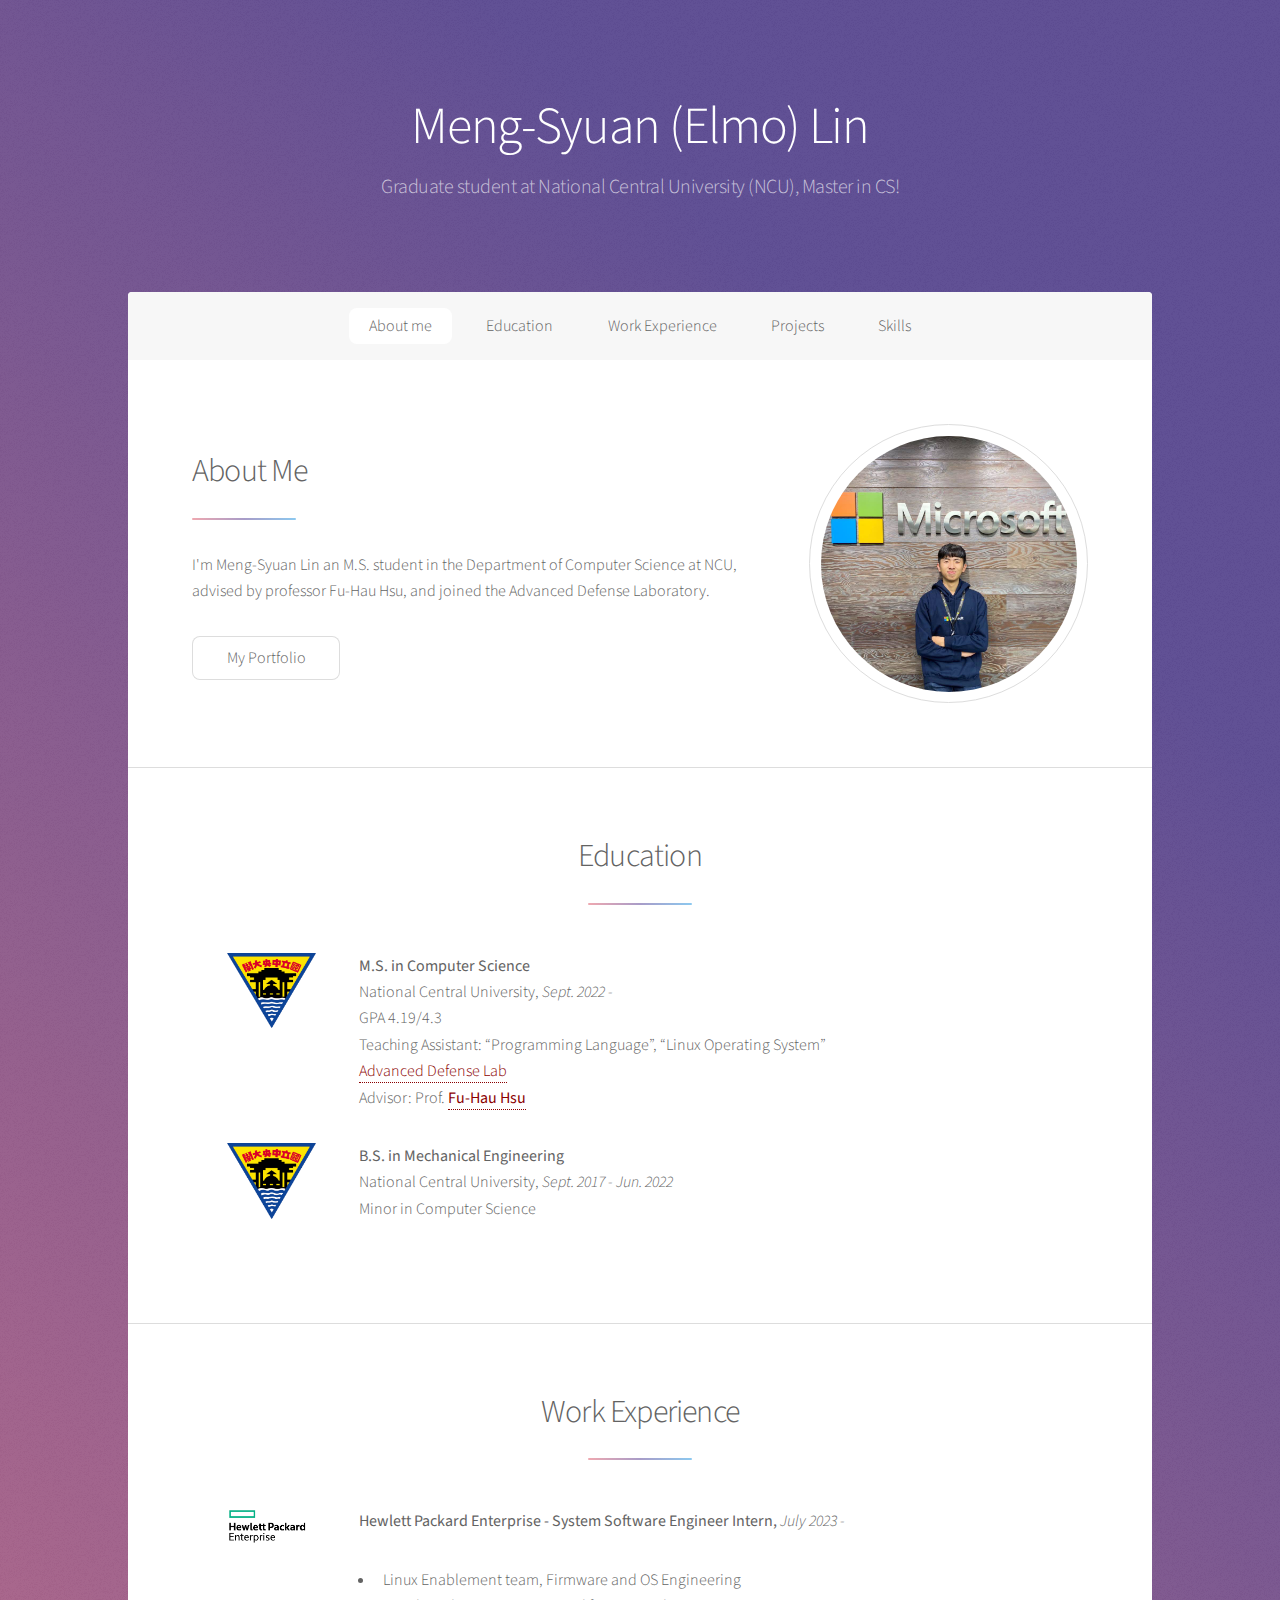
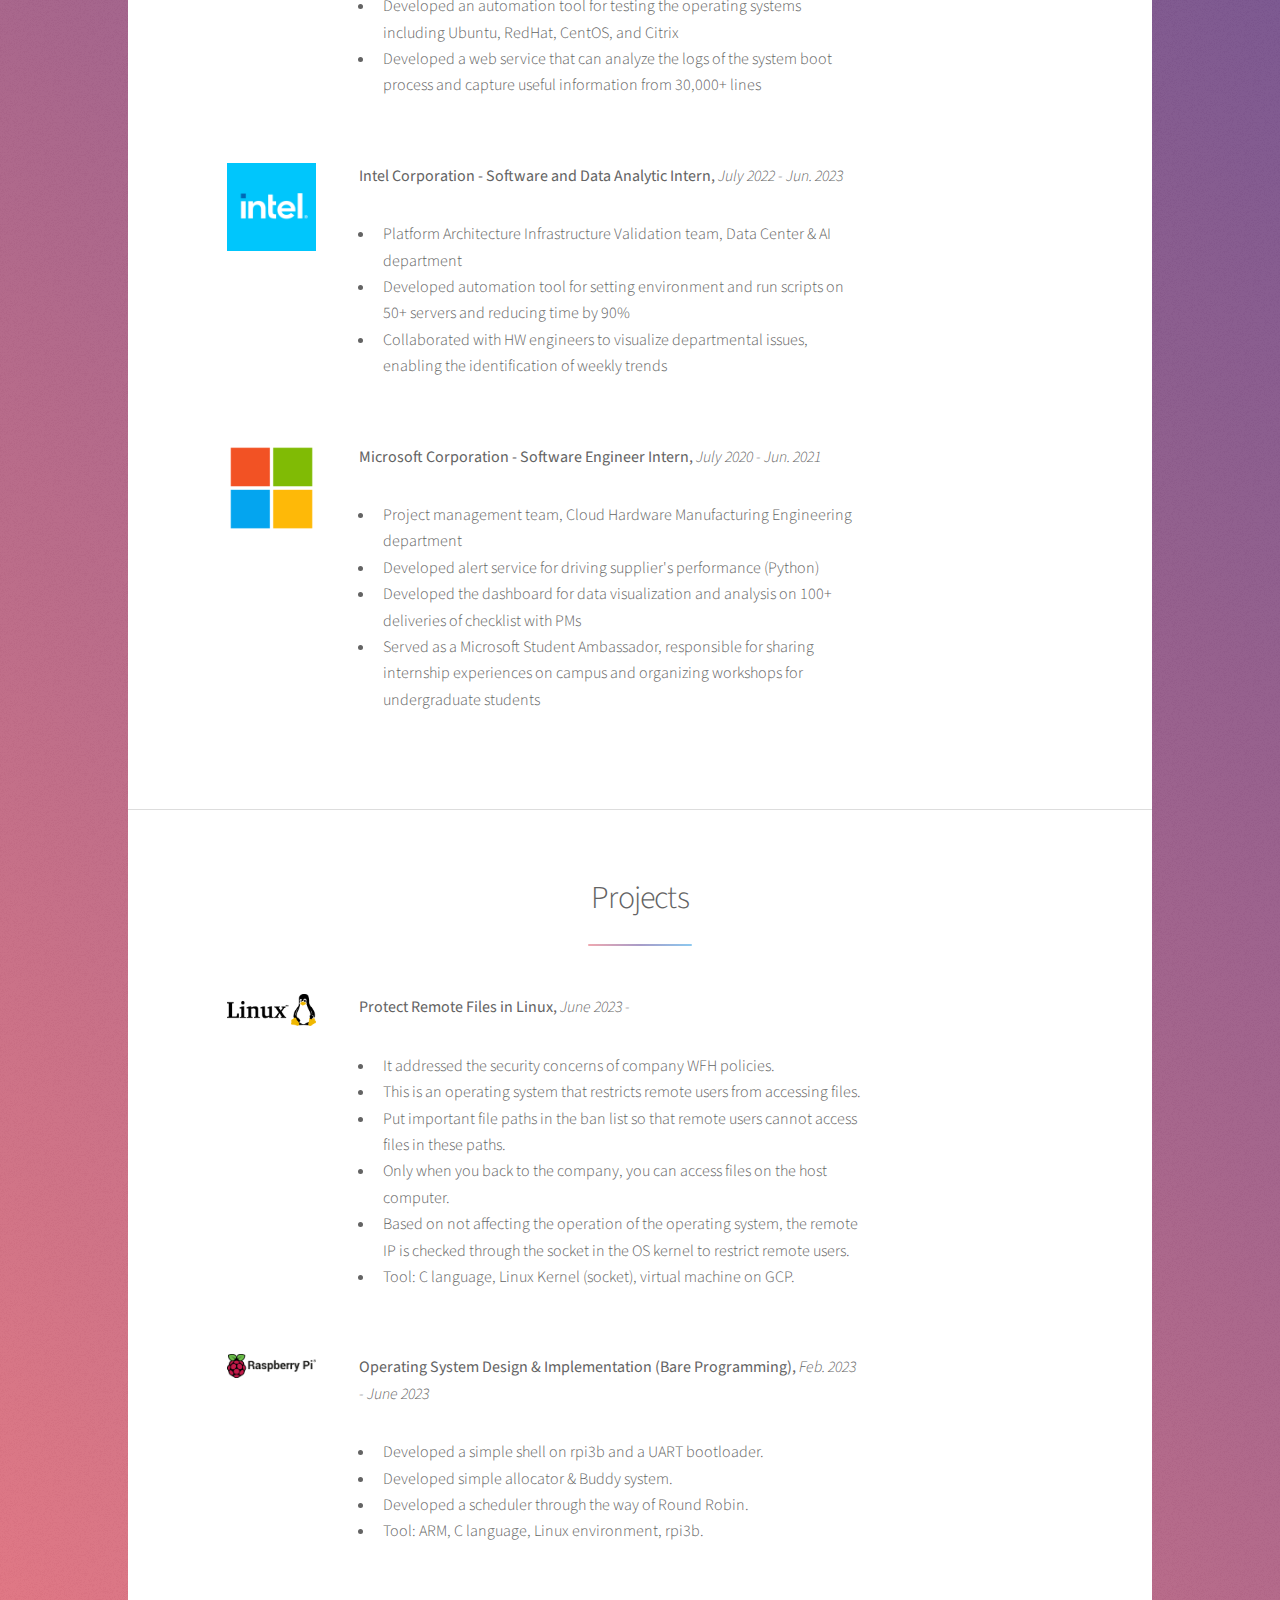
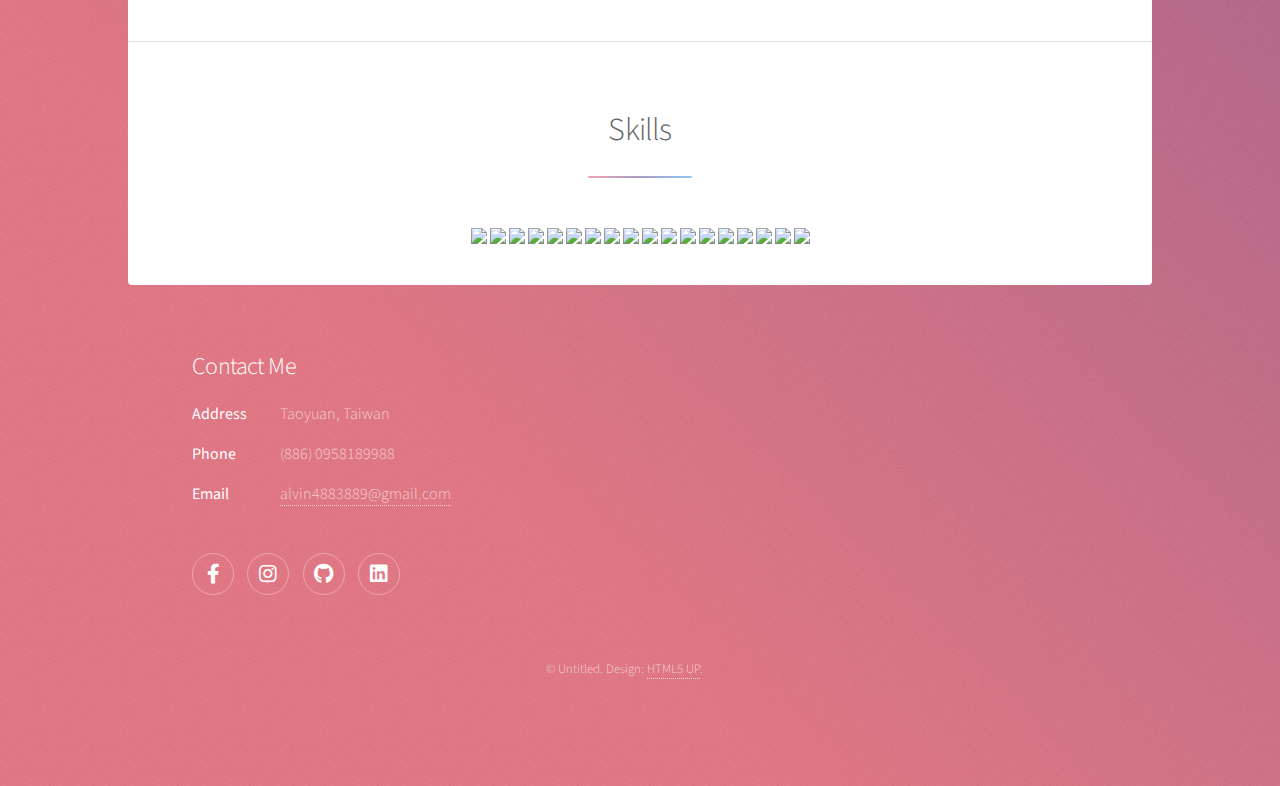
==== index.html @ d58a5e0a "correct a wrong word" ====
<!DOCTYPE HTML>
<html>
	<head>
		<title>Meng-Syuan (Elmo) Lin</title>
		<meta charset="utf-8" />
		<meta name="viewport" content="width=device-width, initial-scale=1, user-scalable=no" />
		<link rel="stylesheet" href="assets/css/main.css" />
		<noscript><link rel="stylesheet" href="assets/css/noscript.css" /></noscript>
	</head>
	<body class="is-preload">

		<!-- Wrapper -->
			<div id="wrapper">

				<!-- Header -->
					<header id="header" class="alt">
						<h1>Meng-Syuan (Elmo) Lin</h1>
						<p>Graduate student at National Central University (NCU), Master in CS!<br /></p>
					</header>

				<!-- Nav -->
					<nav id="nav">
						<ul>
							<li><a href="#intro" class="active">About me</a></li>
							<li><a href="#first">Education</a></li>
							<li><a href="#second">Work Experience</a></li>
							<li><a href="#cta">Projects</a></li>
							<li><a href="#skill">Skills</a></li>
						</ul>
					</nav>

				<!-- Main -->
					<div id="main">

						<!-- About me -->
							<section id="intro" class="main">
								<div class="spotlight">
									<div class="content">
										<header class="major">
											<h2>About Me</h2>
										</header>
										<p>I'm Meng-Syuan Lin an M.S. student in the Department of Computer Science at NCU, advised by professor Fu-Hau Hsu, and joined the Advanced Defense Laboratory.
											
										</p>
										<ul class="actions">
											<li><a href="portfolio.html" class="button">My Portfolio</a></li>
										</ul>
									</div>
									<span class="image"><img src="images/Elmo1.jpg" alt="" /></span>
								</div>
							</section>

						<!-- Education -->
							<section id="first" class="main special">
								<header class="major">
									<h2>Education</h2>
								</header>

								<ul class='feature'>
									<div class="row">
										<div class="col-2 col-12-medium">
												<p><span class="icon brand style2" ><img src="images/NCU.png" alt="" style="width:70%"></span></p>
										</div>
										<div class="col-7 col-12-medium">
											<p style="text-align:left;">
												<strong>M.S. in Computer Science</strong><br>
												National Central University, <em>Sept. 2022 - </em><br>
												GPA 4.19/4.3<br>
												Teaching Assistant: “Programming Language”, “Linux Operating System”<em></em><br>
												<a href="https://adl.tw/" style="color: darkred;">Advanced Defense Lab</a><br>
												Advisor: Prof. <strong><a href="https://staff.csie.ncu.edu.tw/hsufh/" style="color: darkred;">Fu-Hau Hsu</a></strong>
											</p> 
										</div>
									</div>
									<div class="row">
										<div class="col-2 col-12-medium">
												<p><span class="icon brand style2" ><img src="images/NCU.png" alt="" style="width:70%"></span></p>
										</div>
										<div class="col-8 col-12-medium">
											<p style="text-align:left;">
												<strong>B.S. in Mechanical Engineering</strong><br>
												National Central University, <em>Sept. 2017 - Jun. 2022</em><br>
												Minor in Computer Science
											</p> 
										</div>										
									</div>
									
								</ul>
							</section>

						<!-- Work experience -->
							<section id="second" class="main special">
								<header class="major">
									<h2>Work Experience</h2>
								</header>

								<ul class='feature'>
									<div class="row">
										<div class="col-2 col-12-medium">
												<p><span class="icon brand style2" ><img src="images/HPE.png" alt="" style="width:70%"></span></p>
										</div>
										<div class="col-7 col-12-medium">
											<p style="text-align:left;">
												<strong>Hewlett Packard Enterprise - System Software Engineer Intern, </strong><em>July 2023 -</em>
											</p>
											<ul>
												<li style="text-align:left;">Linux Enablement team, Firmware and OS Engineering</li>
												<li style="text-align:left;">Developed an automation tool for testing the operating systems including Ubuntu, RedHat, CentOS, and Citrix</li>
												<li style="text-align:left;">Developed a web service that can analyze the logs of the system boot process and capture useful information from 30,000+ lines</li>
											</ul>
										</div>
									</div>
								</ul>

								<ul class='feature'>
									<div class="row">
										<div class="col-2 col-12-medium">
												<p><span class="icon brand style2" ><img src="images/intel.png" alt="" style="width:70%"></span></p>
										</div>
										<div class="col-7 col-12-medium">
											<p style="text-align:left;">
												<strong>Intel Corporation - Software and Data Analytic Intern, </strong><em>July 2022 - Jun. 2023</em>
											</p>
											<ul>
												<li style="text-align:left;">Platform Architecture Infrastructure Validation team, Data Center & AI department</li>
												<li style="text-align:left;">Developed automation tool for setting environment and run scripts on 50+ servers and reducing time by 90%</li>
												<li style="text-align:left;">Collaborated with HW engineers to visualize departmental issues, enabling the identification of weekly trends</li>
											</ul>
										</div>										
									</div>
								</ul>

								<ul class='feature'>
									<div class="row">
										<div class="col-2 col-12-medium">
												<p><span class="icon brand style2" ><img src="images/microsoft.png" alt="" style="width:70%"></span></p>
										</div>
										<div class="col-7 col-12-medium">
											<p style="text-align:left;">
												<strong>Microsoft Corporation - Software Engineer Intern, </strong><em>July 2020 - Jun. 2021</em>
											</p>
											<ul>
												<li style="text-align:left;">Project management team, Cloud Hardware Manufacturing Engineering department</li>
												<li style="text-align:left;">Developed alert service for driving supplier's performance (Python)</li>
												<li style="text-align:left;">Developed the dashboard for data visualization and analysis on 100+ deliveries of checklist with PMs</li>
												<li style="text-align:left;">Served as a Microsoft Student Ambassador, responsible for sharing internship experiences on campus and organizing workshops for undergraduate students</li>
											</ul>
										</div>										
									</div>
								</ul>

							</section>

						<!-- Projects -->
						<section id="cta" class="main special">
							<header class="major">
								<h2>Projects</h2>
							</header>

							<ul class='feature'>
								<div class="row">
									<div class="col-2 col-12-medium">
											<p><span class="icon brand style2" ><img src="images/linux.png" alt="" style="width:70%"></span></p>
									</div>
									<div class="col-7 col-12-medium">
										<p style="text-align:left;">
											<strong>Protect Remote Files in Linux, </strong><em>June 2023 -</em>
										</p>
										<ul>
											<li style="text-align:left;">It addressed the security concerns of company WFH policies.</li>
											<li style="text-align:left;">This is an operating system that restricts remote users from accessing files.</li>
											<li style="text-align:left;">Put important file paths in the ban list so that remote users cannot access files in these paths.</li>
											<li style="text-align:left;">Only when you back to the company, you can access files on the host computer.</li>
											<li style="text-align:left;">Based on not affecting the operation of the operating system, the remote IP is checked through the socket in the OS kernel to restrict remote users.</li>
											<li style="text-align:left;">Tool: C language, Linux Kernel (socket), virtual machine on GCP.</li>
										</ul>
									</div>									
								</div>
							</ul>

							<ul class='feature'>
								<div class="row">
									<div class="col-2 col-12-medium">
											<p><span class="icon brand style2" ><img src="images/rasberrypi.png" alt="" style="width:70%"></span></p>
									</div>
									<div class="col-7 col-12-medium">
										<p style="text-align:left;">
											<strong>Operating System Design & Implementation (Bare Programming), </strong><em>Feb. 2023 - June 2023</em>
										</p>
										<ul>
											<li style="text-align:left;">Developed a simple shell on rpi3b and a UART bootloader.</li>
											<li style="text-align:left;">Developed simple allocator & Buddy system.</li>
											<li style="text-align:left;">Developed a scheduler through the way of Round Robin.</li>
											<li style="text-align:left;">Tool: ARM, C language, Linux environment, rpi3b.</li>
										</ul>
									</div>									
								</div>
							</ul>

						</section>

						<!-- Skills -->
						<section id="skill" class="main special">
							<header class="major">
								<h2>Skills</h2>
							</header>
							<img src="https://img.shields.io/badge/c-%2300599C.svg?style=for-the-badge&logo=c&logoColor=white">
							<img src="https://img.shields.io/badge/c++-%2300599C.svg?style=for-the-badge&logo=c%2B%2B&logoColor=white">
							<img src="https://img.shields.io/badge/java-%23ED8B00.svg?style=for-the-badge&logo=openjdk&logoColor=white">
							<img src="https://img.shields.io/badge/go-%2300ADD8.svg?style=for-the-badge&logo=go&logoColor=white">
							<img src="https://img.shields.io/badge/python-3670A0?style=for-the-badge&logo=python&logoColor=ffdd54">
							<img src="https://img.shields.io/badge/GoogleCloud-%234285F4.svg?style=for-the-badge&logo=google-cloud&logoColor=white">
							<img src="https://img.shields.io/badge/django-%23092E20.svg?style=for-the-badge&logo=django&logoColor=white">
							<img src="https://img.shields.io/badge/flask-%23000.svg?style=for-the-badge&logo=flask&logoColor=white">
							<img src="https://img.shields.io/badge/apache-%23D42029.svg?style=for-the-badge&logo=apache&logoColor=white">
							<img src="https://img.shields.io/badge/nginx-%23009639.svg?style=for-the-badge&logo=nginx&logoColor=white">
							<img src="https://img.shields.io/badge/redis-%23DD0031.svg?style=for-the-badge&logo=redis&logoColor=white">
							<img src="https://img.shields.io/badge/MongoDB-%234ea94b.svg?style=for-the-badge&logo=mongodb&logoColor=white">
							<img src="https://img.shields.io/badge/postgres-%23316192.svg?style=for-the-badge&logo=postgresql&logoColor=white">
							<img src="https://img.shields.io/badge/docker-%230db7ed.svg?style=for-the-badge&logo=docker&logoColor=white">
							<img src="https://img.shields.io/badge/kubernetes-%23326ce5.svg?style=for-the-badge&logo=kubernetes&logoColor=white">
							<img src="https://img.shields.io/badge/javascript-%23323330.svg?style=for-the-badge&logo=javascript&logoColor=%23F7DF1E">
							<img src="https://img.shields.io/badge/html5-%23E34F26.svg?style=for-the-badge&logo=html5&logoColor=white">
							<img src="https://img.shields.io/badge/css3-%231572B6.svg?style=for-the-badge&logo=css3&logoColor=white">
						</section>

					</div>

				<!-- Footer -->
					<footer id="footer">
						<section>
							<h2>Contact Me</h2>
							<dl class="alt">
								<dt>Address</dt>
								<dd>Taoyuan, Taiwan</dd>
								<dt>Phone</dt>
								<dd>(886) 0958189988</dd>
								<dt>Email</dt>
								<dd><a href="#">alvin4883889@gmail.com</a></dd>
							</dl>
							<ul class="icons">
								<li><a href="https://www.facebook.com/mengxuan.lin1/" class="icon brands fa-facebook-f alt"><span class="label">Facebook</span></a></li>
								<li><a href="https://www.instagram.com/elmoelmo_/" class="icon brands fa-instagram alt"><span class="label">Instagram</span></a></li>
								<li><a href="https://github.com/Elmo-Lin" class="icon brands fa-github alt"><span class="label">GitHub</span></a></li>
								<li><a href="https://www.linkedin.com/in/elmoelmo" class="icon brands fa-linkedin alt"><span class="label">LinkedIn</span></a></li>
							</ul>
						</section>
						<p class="copyright">&copy; Untitled. Design: <a href="https://html5up.net">HTML5 UP</a>.</p>
					</footer>

			</div>

		<!-- Scripts -->
			<script src="assets/js/jquery.min.js"></script>
			<script src="assets/js/jquery.scrollex.min.js"></script>
			<script src="assets/js/jquery.scrolly.min.js"></script>
			<script src="assets/js/browser.min.js"></script>
			<script src="assets/js/breakpoints.min.js"></script>
			<script src="assets/js/util.js"></script>
			<script src="assets/js/main.js"></script>

	</body>
</html>
---- assets/css/main.css ----
@import url(fontawesome-all.min.css);
@import 'https://fonts.googleapis.com/css?family=Source+Sans+Pro:300,400';

/*
	Stellar by HTML5 UP
	html5up.net | @ajlkn
	Free for personal and commercial use under the CCA 3.0 license (html5up.net/license)
*/

html, body, div, span, applet, object,
iframe, h1, h2, h3, h4, h5, h6, p, blockquote,
pre, a, abbr, acronym, address, big, cite,
code, del, dfn, em, img, ins, kbd, q, s, samp,
small, strike, strong, sub, sup, tt, var, b,
u, i, center, dl, dt, dd, ol, ul, li, fieldset,
form, label, legend, table, caption, tbody,
tfoot, thead, tr, th, td, article, aside,
canvas, details, embed, figure, figcaption,
footer, header, hgroup, menu, nav, output, ruby,
section, summary, time, mark, audio, video {
	margin: 0;
	padding: 0;
	border: 0;
	font-size: 100%;
	font: inherit;
	vertical-align: baseline;}

article, aside, details, figcaption, figure,
footer, header, hgroup, menu, nav, section {
	display: block;}

body {
	line-height: 1;
}

ol, ul {
	list-style: none;
}

blockquote, q {
	quotes: none;
}

	blockquote:before, blockquote:after, q:before, q:after {
		content: '';
		content: none;
	}

table {
	border-collapse: collapse;
	border-spacing: 0;
}

body {
	-webkit-text-size-adjust: none;
}

mark {
	background-color: transparent;
	color: inherit;
}

input::-moz-focus-inner {
	border: 0;
	padding: 0;
}

input, select, textarea {
	-moz-appearance: none;
	-webkit-appearance: none;
	-ms-appearance: none;
	appearance: none;
}

/* Basic */

	@-ms-viewport {
		width: device-width;
	}

	body {
		-ms-overflow-style: scrollbar;
	}

	@media screen and (max-width: 480px) {

		html, body {
			min-width: 320px;
		}

	}

	html {
		box-sizing: border-box;
	}

	*, *:before, *:after {
		box-sizing: inherit;
	}

	body {
		background-color: #935d8c;
		background-image: url("images/overlay.png"), -moz-linear-gradient(45deg, #e37682 15%, #5f4d93 85%);
		background-image: url("images/overlay.png"), -webkit-linear-gradient(45deg, #e37682 15%, #5f4d93 85%);
		background-image: url("images/overlay.png"), -ms-linear-gradient(45deg, #e37682 15%, #5f4d93 85%);
		background-image: url("images/overlay.png"), linear-gradient(45deg, #e37682 15%, #5f4d93 85%);
	}

		body.is-preload *, body.is-preload *:before, body.is-preload *:after {
			-moz-animation: none !important;
			-webkit-animation: none !important;
			-ms-animation: none !important;
			animation: none !important;
			-moz-transition: none !important;
			-webkit-transition: none !important;
			-ms-transition: none !important;
			transition: none !important;
		}

/* Type */

	body {
		background-color: #935d8c;
		color: rgba(255, 255, 255, 0.65);
	}

	body, input, select, textarea {
		font-family: "Source Sans Pro", Helvetica, sans-serif;
		font-size: 17pt;
		font-weight: 300;
		line-height: 1.65;
	}

		@media screen and (max-width: 1680px) {

			body, input, select, textarea {
				font-size: 14pt;
			}

		}

		@media screen and (max-width: 1280px) {

			body, input, select, textarea {
				font-size: 12pt;
			}

		}

		@media screen and (max-width: 360px) {

			body, input, select, textarea {
				font-size: 11pt;
			}

		}

	a {
		-moz-transition: color 0.2s ease, border-bottom 0.2s ease;
		-webkit-transition: color 0.2s ease, border-bottom 0.2s ease;
		-ms-transition: color 0.2s ease, border-bottom 0.2s ease;
		transition: color 0.2s ease, border-bottom 0.2s ease;
		text-decoration: none;
		border-bottom: dotted 1px;
		color: inherit;
	}

		a:hover {
			border-bottom-color: transparent;
		}

	strong, b {
		font-weight: 400;
	}

	em, i {
		font-style: italic;
	}

	p {
		margin: 0 0 2em 0;
	}

		p.content {
			-moz-columns: 20em 2;
			-webkit-columns: 20em 2;
			-ms-columns: 20em 2;
			columns: 20em 2;
			-moz-column-gap: 2em;
			-webkit-column-gap: 2em;
			-ms-column-gap: 2em;
			column-gap: 2em;
			text-align: justify;
		}

	h1, h2, h3, h4, h5, h6 {
		font-weight: 300;
		line-height: 1.5;
		margin: 0 0 0.7em 0;
		letter-spacing: -0.025em;
	}

		h1 a, h2 a, h3 a, h4 a, h5 a, h6 a {
			color: inherit;
			text-decoration: none;
		}

	h1 {
		font-size: 2.5em;
		line-height: 1.2;
	}

	h2 {
		font-size: 1.5em;
	}

	h3 {
		font-size: 1.25em;
	}

	h4 {
		font-size: 1.1em;
	}

	h5 {
		font-size: 0.9em;
	}

	h6 {
		font-size: 0.7em;
	}

	@media screen and (max-width: 736px) {

		h1 {
			font-size: 2em;
		}

	}

	sub {
		font-size: 0.8em;
		position: relative;
		top: 0.5em;
	}

	sup {
		font-size: 0.8em;
		position: relative;
		top: -0.5em;
	}

	blockquote {
		border-left: solid 4px;
		font-style: italic;
		margin: 0 0 2em 0;
		padding: 0.5em 0 0.5em 2em;
	}

	code {
		border-radius: 8px;
		border: solid 1px;
		font-family: "Courier New", monospace;
		font-size: 0.9em;
		margin: 0 0.25em;
		padding: 0.25em 0.65em;
	}

	pre {
		-webkit-overflow-scrolling: touch;
		font-family: "Courier New", monospace;
		font-size: 0.9em;
		margin: 0 0 2em 0;
	}

		pre code {
			display: block;
			line-height: 1.75;
			padding: 1em 1.5em;
			overflow-x: auto;
		}

	hr {
		border: 0;
		border-bottom: solid 1px;
		margin: 2em 0;
	}

		hr.major {
			margin: 3em 0;
		}

	.align-left {
		text-align: left;
	}

	.align-center {
		text-align: center;
	}

	.align-right {
		text-align: right;
	}

	input, select, textarea {
		color: #ffffff;
	}

	a:hover {
		color: #ffffff;
	}

	strong, b {
		color: #ffffff;
	}

	h1, h2, h3, h4, h5, h6 {
		color: #ffffff;
	}

	blockquote {
		border-left-color: rgba(255, 255, 255, 0.35);
	}

	code {
		background: rgba(255, 255, 255, 0.075);
		border-color: rgba(255, 255, 255, 0.35);
	}

	hr {
		border-bottom-color: rgba(255, 255, 255, 0.35);
	}

/* Row */

	.row {
		display: flex;
		flex-wrap: wrap;
		box-sizing: border-box;
		align-items: stretch;
	}

		.row > * {
			box-sizing: border-box;
		}

		.row.gtr-uniform > * > :last-child {
			margin-bottom: 0;
		}

		.row.aln-left {
			justify-content: flex-start;
		}

		.row.aln-center {
			justify-content: center;
		}

		.row.aln-right {
			justify-content: flex-end;
		}

		.row.aln-top {
			align-items: flex-start;
		}

		.row.aln-middle {
			align-items: center;
		}

		.row.aln-bottom {
			align-items: flex-end;
		}

		.row > .imp {
			order: -1;
		}

		.row > .col-1 {
			width: 8.33333%;
		}

		.row > .off-1 {
			margin-left: 8.33333%;
		}

		.row > .col-2 {
			width: 16.66667%;
		}

		.row > .off-2 {
			margin-left: 16.66667%;
		}

		.row > .col-3 {
			width: 25%;
		}

		.row > .off-3 {
			margin-left: 25%;
		}

		.row > .col-4 {
			width: 33.33333%;
		}

		.row > .off-4 {
			margin-left: 33.33333%;
		}

		.row > .col-5 {
			width: 41.66667%;
		}

		.row > .off-5 {
			margin-left: 41.66667%;
		}

		.row > .col-6 {
			width: 50%;
		}

		.row > .off-6 {
			margin-left: 50%;
		}

		.row > .col-7 {
			width: 58.33333%;
		}

		.row > .off-7 {
			margin-left: 58.33333%;
		}

		.row > .col-8 {
			width: 66.66667%;
		}

		.row > .off-8 {
			margin-left: 66.66667%;
		}

		.row > .col-9 {
			width: 75%;
		}

		.row > .off-9 {
			margin-left: 75%;
		}

		.row > .col-10 {
			width: 83.33333%;
		}

		.row > .off-10 {
			margin-left: 83.33333%;
		}

		.row > .col-11 {
			width: 91.66667%;
		}

		.row > .off-11 {
			margin-left: 91.66667%;
		}

		.row > .col-12 {
			width: 100%;
		}

		.row > .off-12 {
			margin-left: 100%;
		}

		.row.gtr-0 {
			margin-top: 0;
			margin-left: 0em;
		}

			.row.gtr-0 > * {
				padding: 0 0 0 0em;
			}

			.row.gtr-0.gtr-uniform {
				margin-top: 0em;
			}

				.row.gtr-0.gtr-uniform > * {
					padding-top: 0em;
				}

		.row.gtr-25 {
			margin-top: 0;
			margin-left: -0.375em;
		}

			.row.gtr-25 > * {
				padding: 0 0 0 0.375em;
			}

			.row.gtr-25.gtr-uniform {
				margin-top: -0.375em;
			}

				.row.gtr-25.gtr-uniform > * {
					padding-top: 0.375em;
				}

		.row.gtr-50 {
			margin-top: 0;
			margin-left: -0.75em;
		}

			.row.gtr-50 > * {
				padding: 0 0 0 0.75em;
			}

			.row.gtr-50.gtr-uniform {
				margin-top: -0.75em;
			}

				.row.gtr-50.gtr-uniform > * {
					padding-top: 0.75em;
				}

		.row {
			margin-top: 0;
			margin-left: -1.5em;
		}

			.row > * {
				padding: 0 0 0 1.5em;
			}

			.row.gtr-uniform {
				margin-top: -1.5em;
			}

				.row.gtr-uniform > * {
					padding-top: 1.5em;
				}

		.row.gtr-150 {
			margin-top: 0;
			margin-left: -2.25em;
		}

			.row.gtr-150 > * {
				padding: 0 0 0 2.25em;
			}

			.row.gtr-150.gtr-uniform {
				margin-top: -2.25em;
			}

				.row.gtr-150.gtr-uniform > * {
					padding-top: 2.25em;
				}

		.row.gtr-200 {
			margin-top: 0;
			margin-left: -3em;
		}

			.row.gtr-200 > * {
				padding: 0 0 0 3em;
			}

			.row.gtr-200.gtr-uniform {
				margin-top: -3em;
			}

				.row.gtr-200.gtr-uniform > * {
					padding-top: 3em;
				}

		@media screen and (max-width: 1680px) {

			.row {
				display: flex;
				flex-wrap: wrap;
				box-sizing: border-box;
				align-items: stretch;
			}

				.row > * {
					box-sizing: border-box;
				}

				.row.gtr-uniform > * > :last-child {
					margin-bottom: 0;
				}

				.row.aln-left {
					justify-content: flex-start;
				}

				.row.aln-center {
					justify-content: center;
				}

				.row.aln-right {
					justify-content: flex-end;
				}

				.row.aln-top {
					align-items: flex-start;
				}

				.row.aln-middle {
					align-items: center;
				}

				.row.aln-bottom {
					align-items: flex-end;
				}

				.row > .imp-xlarge {
					order: -1;
				}

				.row > .col-1-xlarge {
					width: 8.33333%;
				}

				.row > .off-1-xlarge {
					margin-left: 8.33333%;
				}

				.row > .col-2-xlarge {
					width: 16.66667%;
				}

				.row > .off-2-xlarge {
					margin-left: 16.66667%;
				}

				.row > .col-3-xlarge {
					width: 25%;
				}

				.row > .off-3-xlarge {
					margin-left: 25%;
				}

				.row > .col-4-xlarge {
					width: 33.33333%;
				}

				.row > .off-4-xlarge {
					margin-left: 33.33333%;
				}

				.row > .col-5-xlarge {
					width: 41.66667%;
				}

				.row > .off-5-xlarge {
					margin-left: 41.66667%;
				}

				.row > .col-6-xlarge {
					width: 50%;
				}

				.row > .off-6-xlarge {
					margin-left: 50%;
				}

				.row > .col-7-xlarge {
					width: 58.33333%;
				}

				.row > .off-7-xlarge {
					margin-left: 58.33333%;
				}

				.row > .col-8-xlarge {
					width: 66.66667%;
				}

				.row > .off-8-xlarge {
					margin-left: 66.66667%;
				}

				.row > .col-9-xlarge {
					width: 75%;
				}

				.row > .off-9-xlarge {
					margin-left: 75%;
				}

				.row > .col-10-xlarge {
					width: 83.33333%;
				}

				.row > .off-10-xlarge {
					margin-left: 83.33333%;
				}

				.row > .col-11-xlarge {
					width: 91.66667%;
				}

				.row > .off-11-xlarge {
					margin-left: 91.66667%;
				}

				.row > .col-12-xlarge {
					width: 100%;
				}

				.row > .off-12-xlarge {
					margin-left: 100%;
				}

				.row.gtr-0 {
					margin-top: 0;
					margin-left: 0em;
				}

					.row.gtr-0 > * {
						padding: 0 0 0 0em;
					}

					.row.gtr-0.gtr-uniform {
						margin-top: 0em;
					}

						.row.gtr-0.gtr-uniform > * {
							padding-top: 0em;
						}

				.row.gtr-25 {
					margin-top: 0;
					margin-left: -0.375em;
				}

					.row.gtr-25 > * {
						padding: 0 0 0 0.375em;
					}

					.row.gtr-25.gtr-uniform {
						margin-top: -0.375em;
					}

						.row.gtr-25.gtr-uniform > * {
							padding-top: 0.375em;
						}

				.row.gtr-50 {
					margin-top: 0;
					margin-left: -0.75em;
				}

					.row.gtr-50 > * {
						padding: 0 0 0 0.75em;
					}

					.row.gtr-50.gtr-uniform {
						margin-top: -0.75em;
					}

						.row.gtr-50.gtr-uniform > * {
							padding-top: 0.75em;
						}

				.row {
					margin-top: 0;
					margin-left: -1.5em;
				}

					.row > * {
						padding: 0 0 0 1.5em;
					}

					.row.gtr-uniform {
						margin-top: -1.5em;
					}

						.row.gtr-uniform > * {
							padding-top: 1.5em;
						}

				.row.gtr-150 {
					margin-top: 0;
					margin-left: -2.25em;
				}

					.row.gtr-150 > * {
						padding: 0 0 0 2.25em;
					}

					.row.gtr-150.gtr-uniform {
						margin-top: -2.25em;
					}

						.row.gtr-150.gtr-uniform > * {
							padding-top: 2.25em;
						}

				.row.gtr-200 {
					margin-top: 0;
					margin-left: -3em;
				}

					.row.gtr-200 > * {
						padding: 0 0 0 3em;
					}

					.row.gtr-200.gtr-uniform {
						margin-top: -3em;
					}

						.row.gtr-200.gtr-uniform > * {
							padding-top: 3em;
						}

		}

		@media screen and (max-width: 1280px) {

			.row {
				display: flex;
				flex-wrap: wrap;
				box-sizing: border-box;
				align-items: stretch;
			}

				.row > * {
					box-sizing: border-box;
				}

				.row.gtr-uniform > * > :last-child {
					margin-bottom: 0;
				}

				.row.aln-left {
					justify-content: flex-start;
				}

				.row.aln-center {
					justify-content: center;
				}

				.row.aln-right {
					justify-content: flex-end;
				}

				.row.aln-top {
					align-items: flex-start;
				}

				.row.aln-middle {
					align-items: center;
				}

				.row.aln-bottom {
					align-items: flex-end;
				}

				.row > .imp-large {
					order: -1;
				}

				.row > .col-1-large {
					width: 8.33333%;
				}

				.row > .off-1-large {
					margin-left: 8.33333%;
				}

				.row > .col-2-large {
					width: 16.66667%;
				}

				.row > .off-2-large {
					margin-left: 16.66667%;
				}

				.row > .col-3-large {
					width: 25%;
				}

				.row > .off-3-large {
					margin-left: 25%;
				}

				.row > .col-4-large {
					width: 33.33333%;
				}

				.row > .off-4-large {
					margin-left: 33.33333%;
				}

				.row > .col-5-large {
					width: 41.66667%;
				}

				.row > .off-5-large {
					margin-left: 41.66667%;
				}

				.row > .col-6-large {
					width: 50%;
				}

				.row > .off-6-large {
					margin-left: 50%;
				}

				.row > .col-7-large {
					width: 58.33333%;
				}

				.row > .off-7-large {
					margin-left: 58.33333%;
				}

				.row > .col-8-large {
					width: 66.66667%;
				}

				.row > .off-8-large {
					margin-left: 66.66667%;
				}

				.row > .col-9-large {
					width: 75%;
				}

				.row > .off-9-large {
					margin-left: 75%;
				}

				.row > .col-10-large {
					width: 83.33333%;
				}

				.row > .off-10-large {
					margin-left: 83.33333%;
				}

				.row > .col-11-large {
					width: 91.66667%;
				}

				.row > .off-11-large {
					margin-left: 91.66667%;
				}

				.row > .col-12-large {
					width: 100%;
				}

				.row > .off-12-large {
					margin-left: 100%;
				}

				.row.gtr-0 {
					margin-top: 0;
					margin-left: 0em;
				}

					.row.gtr-0 > * {
						padding: 0 0 0 0em;
					}

					.row.gtr-0.gtr-uniform {
						margin-top: 0em;
					}

						.row.gtr-0.gtr-uniform > * {
							padding-top: 0em;
						}

				.row.gtr-25 {
					margin-top: 0;
					margin-left: -0.375em;
				}

					.row.gtr-25 > * {
						padding: 0 0 0 0.375em;
					}

					.row.gtr-25.gtr-uniform {
						margin-top: -0.375em;
					}

						.row.gtr-25.gtr-uniform > * {
							padding-top: 0.375em;
						}

				.row.gtr-50 {
					margin-top: 0;
					margin-left: -0.75em;
				}

					.row.gtr-50 > * {
						padding: 0 0 0 0.75em;
					}

					.row.gtr-50.gtr-uniform {
						margin-top: -0.75em;
					}

						.row.gtr-50.gtr-uniform > * {
							padding-top: 0.75em;
						}

				.row {
					margin-top: 0;
					margin-left: -1.5em;
				}

					.row > * {
						padding: 0 0 0 1.5em;
					}

					.row.gtr-uniform {
						margin-top: -1.5em;
					}

						.row.gtr-uniform > * {
							padding-top: 1.5em;
						}

				.row.gtr-150 {
					margin-top: 0;
					margin-left: -2.25em;
				}

					.row.gtr-150 > * {
						padding: 0 0 0 2.25em;
					}

					.row.gtr-150.gtr-uniform {
						margin-top: -2.25em;
					}

						.row.gtr-150.gtr-uniform > * {
							padding-top: 2.25em;
						}

				.row.gtr-200 {
					margin-top: 0;
					margin-left: -3em;
				}

					.row.gtr-200 > * {
						padding: 0 0 0 3em;
					}

					.row.gtr-200.gtr-uniform {
						margin-top: -3em;
					}

						.row.gtr-200.gtr-uniform > * {
							padding-top: 3em;
						}

		}

		@media screen and (max-width: 980px) {

			.row {
				display: flex;
				flex-wrap: wrap;
				box-sizing: border-box;
				align-items: stretch;
			}

				.row > * {
					box-sizing: border-box;
				}

				.row.gtr-uniform > * > :last-child {
					margin-bottom: 0;
				}

				.row.aln-left {
					justify-content: flex-start;
				}

				.row.aln-center {
					justify-content: center;
				}

				.row.aln-right {
					justify-content: flex-end;
				}

				.row.aln-top {
					align-items: flex-start;
				}

				.row.aln-middle {
					align-items: center;
				}

				.row.aln-bottom {
					align-items: flex-end;
				}

				.row > .imp-medium {
					order: -1;
				}

				.row > .col-1-medium {
					width: 8.33333%;
				}

				.row > .off-1-medium {
					margin-left: 8.33333%;
				}

				.row > .col-2-medium {
					width: 16.66667%;
				}

				.row > .off-2-medium {
					margin-left: 16.66667%;
				}

				.row > .col-3-medium {
					width: 25%;
				}

				.row > .off-3-medium {
					margin-left: 25%;
				}

				.row > .col-4-medium {
					width: 33.33333%;
				}

				.row > .off-4-medium {
					margin-left: 33.33333%;
				}

				.row > .col-5-medium {
					width: 41.66667%;
				}

				.row > .off-5-medium {
					margin-left: 41.66667%;
				}

				.row > .col-6-medium {
					width: 50%;
				}

				.row > .off-6-medium {
					margin-left: 50%;
				}

				.row > .col-7-medium {
					width: 58.33333%;
				}

				.row > .off-7-medium {
					margin-left: 58.33333%;
				}

				.row > .col-8-medium {
					width: 66.66667%;
				}

				.row > .off-8-medium {
					margin-left: 66.66667%;
				}

				.row > .col-9-medium {
					width: 75%;
				}

				.row > .off-9-medium {
					margin-left: 75%;
				}

				.row > .col-10-medium {
					width: 83.33333%;
				}

				.row > .off-10-medium {
					margin-left: 83.33333%;
				}

				.row > .col-11-medium {
					width: 91.66667%;
				}

				.row > .off-11-medium {
					margin-left: 91.66667%;
				}

				.row > .col-12-medium {
					width: 100%;
				}

				.row > .off-12-medium {
					margin-left: 100%;
				}

				.row.gtr-0 {
					margin-top: 0;
					margin-left: 0em;
				}

					.row.gtr-0 > * {
						padding: 0 0 0 0em;
					}

					.row.gtr-0.gtr-uniform {
						margin-top: 0em;
					}

						.row.gtr-0.gtr-uniform > * {
							padding-top: 0em;
						}

				.row.gtr-25 {
					margin-top: 0;
					margin-left: -0.375em;
				}

					.row.gtr-25 > * {
						padding: 0 0 0 0.375em;
					}

					.row.gtr-25.gtr-uniform {
						margin-top: -0.375em;
					}

						.row.gtr-25.gtr-uniform > * {
							padding-top: 0.375em;
						}

				.row.gtr-50 {
					margin-top: 0;
					margin-left: -0.75em;
				}

					.row.gtr-50 > * {
						padding: 0 0 0 0.75em;
					}

					.row.gtr-50.gtr-uniform {
						margin-top: -0.75em;
					}

						.row.gtr-50.gtr-uniform > * {
							padding-top: 0.75em;
						}

				.row {
					margin-top: 0;
					margin-left: -1.5em;
				}

					.row > * {
						padding: 0 0 0 1.5em;
					}

					.row.gtr-uniform {
						margin-top: -1.5em;
					}

						.row.gtr-uniform > * {
							padding-top: 1.5em;
						}

				.row.gtr-150 {
					margin-top: 0;
					margin-left: -2.25em;
				}

					.row.gtr-150 > * {
						padding: 0 0 0 2.25em;
					}

					.row.gtr-150.gtr-uniform {
						margin-top: -2.25em;
					}

						.row.gtr-150.gtr-uniform > * {
							padding-top: 2.25em;
						}

				.row.gtr-200 {
					margin-top: 0;
					margin-left: -3em;
				}

					.row.gtr-200 > * {
						padding: 0 0 0 3em;
					}

					.row.gtr-200.gtr-uniform {
						margin-top: -3em;
					}

						.row.gtr-200.gtr-uniform > * {
							padding-top: 3em;
						}

		}

		@media screen and (max-width: 736px) {

			.row {
				display: flex;
				flex-wrap: wrap;
				box-sizing: border-box;
				align-items: stretch;
			}

				.row > * {
					box-sizing: border-box;
				}

				.row.gtr-uniform > * > :last-child {
					margin-bottom: 0;
				}

				.row.aln-left {
					justify-content: flex-start;
				}

				.row.aln-center {
					justify-content: center;
				}

				.row.aln-right {
					justify-content: flex-end;
				}

				.row.aln-top {
					align-items: flex-start;
				}

				.row.aln-middle {
					align-items: center;
				}

				.row.aln-bottom {
					align-items: flex-end;
				}

				.row > .imp-small {
					order: -1;
				}

				.row > .col-1-small {
					width: 8.33333%;
				}

				.row > .off-1-small {
					margin-left: 8.33333%;
				}

				.row > .col-2-small {
					width: 16.66667%;
				}

				.row > .off-2-small {
					margin-left: 16.66667%;
				}

				.row > .col-3-small {
					width: 25%;
				}

				.row > .off-3-small {
					margin-left: 25%;
				}

				.row > .col-4-small {
					width: 33.33333%;
				}

				.row > .off-4-small {
					margin-left: 33.33333%;
				}

				.row > .col-5-small {
					width: 41.66667%;
				}

				.row > .off-5-small {
					margin-left: 41.66667%;
				}

				.row > .col-6-small {
					width: 50%;
				}

				.row > .off-6-small {
					margin-left: 50%;
				}

				.row > .col-7-small {
					width: 58.33333%;
				}

				.row > .off-7-small {
					margin-left: 58.33333%;
				}

				.row > .col-8-small {
					width: 66.66667%;
				}

				.row > .off-8-small {
					margin-left: 66.66667%;
				}

				.row > .col-9-small {
					width: 75%;
				}

				.row > .off-9-small {
					margin-left: 75%;
				}

				.row > .col-10-small {
					width: 83.33333%;
				}

				.row > .off-10-small {
					margin-left: 83.33333%;
				}

				.row > .col-11-small {
					width: 91.66667%;
				}

				.row > .off-11-small {
					margin-left: 91.66667%;
				}

				.row > .col-12-small {
					width: 100%;
				}

				.row > .off-12-small {
					margin-left: 100%;
				}

				.row.gtr-0 {
					margin-top: 0;
					margin-left: 0em;
				}

					.row.gtr-0 > * {
						padding: 0 0 0 0em;
					}

					.row.gtr-0.gtr-uniform {
						margin-top: 0em;
					}

						.row.gtr-0.gtr-uniform > * {
							padding-top: 0em;
						}

				.row.gtr-25 {
					margin-top: 0;
					margin-left: -0.25em;
				}

					.row.gtr-25 > * {
						padding: 0 0 0 0.25em;
					}

					.row.gtr-25.gtr-uniform {
						margin-top: -0.25em;
					}

						.row.gtr-25.gtr-uniform > * {
							padding-top: 0.25em;
						}

				.row.gtr-50 {
					margin-top: 0;
					margin-left: -0.5em;
				}

					.row.gtr-50 > * {
						padding: 0 0 0 0.5em;
					}

					.row.gtr-50.gtr-uniform {
						margin-top: -0.5em;
					}

						.row.gtr-50.gtr-uniform > * {
							padding-top: 0.5em;
						}

				.row {
					margin-top: 0;
					margin-left: -1em;
				}

					.row > * {
						padding: 0 0 0 1em;
					}

					.row.gtr-uniform {
						margin-top: -1em;
					}

						.row.gtr-uniform > * {
							padding-top: 1em;
						}

				.row.gtr-150 {
					margin-top: 0;
					margin-left: -1.5em;
				}

					.row.gtr-150 > * {
						padding: 0 0 0 1.5em;
					}

					.row.gtr-150.gtr-uniform {
						margin-top: -1.5em;
					}

						.row.gtr-150.gtr-uniform > * {
							padding-top: 1.5em;
						}

				.row.gtr-200 {
					margin-top: 0;
					margin-left: -2em;
				}

					.row.gtr-200 > * {
						padding: 0 0 0 2em;
					}

					.row.gtr-200.gtr-uniform {
						margin-top: -2em;
					}

						.row.gtr-200.gtr-uniform > * {
							padding-top: 2em;
						}

		}

		@media screen and (max-width: 480px) {

			.row {
				display: flex;
				flex-wrap: wrap;
				box-sizing: border-box;
				align-items: stretch;
			}

				.row > * {
					box-sizing: border-box;
				}

				.row.gtr-uniform > * > :last-child {
					margin-bottom: 0;
				}

				.row.aln-left {
					justify-content: flex-start;
				}

				.row.aln-center {
					justify-content: center;
				}

				.row.aln-right {
					justify-content: flex-end;
				}

				.row.aln-top {
					align-items: flex-start;
				}

				.row.aln-middle {
					align-items: center;
				}

				.row.aln-bottom {
					align-items: flex-end;
				}

				.row > .imp-xsmall {
					order: -1;
				}

				.row > .col-1-xsmall {
					width: 8.33333%;
				}

				.row > .off-1-xsmall {
					margin-left: 8.33333%;
				}

				.row > .col-2-xsmall {
					width: 16.66667%;
				}

				.row > .off-2-xsmall {
					margin-left: 16.66667%;
				}

				.row > .col-3-xsmall {
					width: 25%;
				}

				.row > .off-3-xsmall {
					margin-left: 25%;
				}

				.row > .col-4-xsmall {
					width: 33.33333%;
				}

				.row > .off-4-xsmall {
					margin-left: 33.33333%;
				}

				.row > .col-5-xsmall {
					width: 41.66667%;
				}

				.row > .off-5-xsmall {
					margin-left: 41.66667%;
				}

				.row > .col-6-xsmall {
					width: 50%;
				}

				.row > .off-6-xsmall {
					margin-left: 50%;
				}

				.row > .col-7-xsmall {
					width: 58.33333%;
				}

				.row > .off-7-xsmall {
					margin-left: 58.33333%;
				}

				.row > .col-8-xsmall {
					width: 66.66667%;
				}

				.row > .off-8-xsmall {
					margin-left: 66.66667%;
				}

				.row > .col-9-xsmall {
					width: 75%;
				}

				.row > .off-9-xsmall {
					margin-left: 75%;
				}

				.row > .col-10-xsmall {
					width: 83.33333%;
				}

				.row > .off-10-xsmall {
					margin-left: 83.33333%;
				}

				.row > .col-11-xsmall {
					width: 91.66667%;
				}

				.row > .off-11-xsmall {
					margin-left: 91.66667%;
				}

				.row > .col-12-xsmall {
					width: 100%;
				}

				.row > .off-12-xsmall {
					margin-left: 100%;
				}

				.row.gtr-0 {
					margin-top: 0;
					margin-left: 0em;
				}

					.row.gtr-0 > * {
						padding: 0 0 0 0em;
					}

					.row.gtr-0.gtr-uniform {
						margin-top: 0em;
					}

						.row.gtr-0.gtr-uniform > * {
							padding-top: 0em;
						}

				.row.gtr-25 {
					margin-top: 0;
					margin-left: -0.3125em;
				}

					.row.gtr-25 > * {
						padding: 0 0 0 0.3125em;
					}

					.row.gtr-25.gtr-uniform {
						margin-top: -0.3125em;
					}

						.row.gtr-25.gtr-uniform > * {
							padding-top: 0.3125em;
						}

				.row.gtr-50 {
					margin-top: 0;
					margin-left: -0.625em;
				}

					.row.gtr-50 > * {
						padding: 0 0 0 0.625em;
					}

					.row.gtr-50.gtr-uniform {
						margin-top: -0.625em;
					}

						.row.gtr-50.gtr-uniform > * {
							padding-top: 0.625em;
						}

				.row {
					margin-top: 0;
					margin-left: -1.25em;
				}

					.row > * {
						padding: 0 0 0 1.25em;
					}

					.row.gtr-uniform {
						margin-top: -1.25em;
					}

						.row.gtr-uniform > * {
							padding-top: 1.25em;
						}

				.row.gtr-150 {
					margin-top: 0;
					margin-left: -1.875em;
				}

					.row.gtr-150 > * {
						padding: 0 0 0 1.875em;
					}

					.row.gtr-150.gtr-uniform {
						margin-top: -1.875em;
					}

						.row.gtr-150.gtr-uniform > * {
							padding-top: 1.875em;
						}

				.row.gtr-200 {
					margin-top: 0;
					margin-left: -2.5em;
				}

					.row.gtr-200 > * {
						padding: 0 0 0 2.5em;
					}

					.row.gtr-200.gtr-uniform {
						margin-top: -2.5em;
					}

						.row.gtr-200.gtr-uniform > * {
							padding-top: 2.5em;
						}

		}

/* Box */

	.box {
		border-radius: 8px;
		border: solid;
		margin-bottom: 2em;
		padding: 1.5em;
	}

		.box > :last-child,
		.box > :last-child > :last-child,
		.box > :last-child > :last-child > :last-child {
			margin-bottom: 0;
		}

		.box.alt {
			border: 0;
			border-radius: 0;
			padding: 0;
		}

	.box {
		border-color: rgba(255, 255, 255, 0.35);
	}

/* Button */

	input[type="submit"],
	input[type="reset"],
	input[type="button"],
	button,
	.button {
		-moz-appearance: none;
		-webkit-appearance: none;
		-ms-appearance: none;
		appearance: none;
		-moz-transition: background-color 0.2s ease-in-out, color 0.2s ease-in-out;
		-webkit-transition: background-color 0.2s ease-in-out, color 0.2s ease-in-out;
		-ms-transition: background-color 0.2s ease-in-out, color 0.2s ease-in-out;
		transition: background-color 0.2s ease-in-out, color 0.2s ease-in-out;
		border-radius: 8px;
		border: 0;
		cursor: pointer;
		display: inline-block;
		font-weight: 300;
		height: 2.75em;
		line-height: 2.75em;
		min-width: 9.25em;
		padding: 0 1.5em;
		text-align: center;
		text-decoration: none;
		white-space: nowrap;
	}

		input[type="submit"].icon,
		input[type="reset"].icon,
		input[type="button"].icon,
		button.icon,
		.button.icon {
			padding-left: 1.35em;
		}

			input[type="submit"].icon:before,
			input[type="reset"].icon:before,
			input[type="button"].icon:before,
			button.icon:before,
			.button.icon:before {
				margin-right: 0.5em;
			}

		input[type="submit"].fit,
		input[type="reset"].fit,
		input[type="button"].fit,
		button.fit,
		.button.fit {
			width: 100%;
		}

		input[type="submit"].small,
		input[type="reset"].small,
		input[type="button"].small,
		button.small,
		.button.small {
			font-size: 0.8em;
		}

		input[type="submit"].large,
		input[type="reset"].large,
		input[type="button"].large,
		button.large,
		.button.large {
			font-size: 1.35em;
		}

		input[type="submit"].disabled, input[type="submit"]:disabled,
		input[type="reset"].disabled,
		input[type="reset"]:disabled,
		input[type="button"].disabled,
		input[type="button"]:disabled,
		button.disabled,
		button:disabled,
		.button.disabled,
		.button:disabled {
			pointer-events: none;
			opacity: 0.25;
		}

		@media screen and (max-width: 736px) {

			input[type="submit"],
			input[type="reset"],
			input[type="button"],
			button,
			.button {
				min-width: 0;
			}

		}

	input[type="submit"],
	input[type="reset"],
	input[type="button"],
	button,
	.button {
		background-color: transparent;
		box-shadow: inset 0 0 0 1px rgba(255, 255, 255, 0.35);
		color: #ffffff !important;
	}

		input[type="submit"]:hover,
		input[type="reset"]:hover,
		input[type="button"]:hover,
		button:hover,
		.button:hover {
			background-color: rgba(255, 255, 255, 0.075);
		}

		input[type="submit"]:active,
		input[type="reset"]:active,
		input[type="button"]:active,
		button:active,
		.button:active {
			background-color: rgba(255, 255, 255, 0.2);
		}

		input[type="submit"].icon:before,
		input[type="reset"].icon:before,
		input[type="button"].icon:before,
		button.icon:before,
		.button.icon:before {
			color: rgba(255, 255, 255, 0.5);
		}

		input[type="submit"].primary,
		input[type="reset"].primary,
		input[type="button"].primary,
		button.primary,
		.button.primary {
			background-color: #8cc9f0;
			color: #ffffff !important;
			box-shadow: none;
		}

			input[type="submit"].primary:hover,
			input[type="reset"].primary:hover,
			input[type="button"].primary:hover,
			button.primary:hover,
			.button.primary:hover {
				background-color: #9acff2;
			}

			input[type="submit"].primary:active,
			input[type="reset"].primary:active,
			input[type="button"].primary:active,
			button.primary:active,
			.button.primary:active {
				background-color: #7ec3ee;
			}

			input[type="submit"].primary.icon:before,
			input[type="reset"].primary.icon:before,
			input[type="button"].primary.icon:before,
			button.primary.icon:before,
			.button.primary.icon:before {
				color: #ffffff !important;
			}

/* Form */

	form {
		margin: 0 0 2em 0;
	}

	label {
		display: block;
		font-size: 0.9em;
		font-weight: 400;
		margin: 0 0 1em 0;
	}

	input[type="text"],
	input[type="password"],
	input[type="email"],
	select,
	textarea {
		-moz-appearance: none;
		-webkit-appearance: none;
		-ms-appearance: none;
		appearance: none;
		border-radius: 8px;
		border: solid 1px;
		color: inherit;
		display: block;
		outline: 0;
		padding: 0 1em;
		text-decoration: none;
		width: 100%;
	}

		input[type="text"]:invalid,
		input[type="password"]:invalid,
		input[type="email"]:invalid,
		select:invalid,
		textarea:invalid {
			box-shadow: none;
		}

	select {
		background-size: 1.25rem;
		background-repeat: no-repeat;
		background-position: calc(100% - 1rem) center;
		height: 2.75em;
		padding-right: 2.75em;
		text-overflow: ellipsis;
	}

		select:focus::-ms-value {
			background-color: transparent;
		}

		select::-ms-expand {
			display: none;
		}

	input[type="text"],
	input[type="password"],
	input[type="email"],
	select {
		height: 2.75em;
	}

	textarea {
		padding: 0.75em 1em;
	}

	input[type="checkbox"],
	input[type="radio"] {
		-moz-appearance: none;
		-webkit-appearance: none;
		-ms-appearance: none;
		appearance: none;
		display: block;
		float: left;
		margin-right: -2em;
		opacity: 0;
		width: 1em;
		z-index: -1;
	}

		input[type="checkbox"] + label,
		input[type="radio"] + label {
			text-decoration: none;
			cursor: pointer;
			display: inline-block;
			font-size: 1em;
			font-weight: 300;
			padding-left: 2.4em;
			padding-right: 0.75em;
			position: relative;
		}

			input[type="checkbox"] + label:before,
			input[type="radio"] + label:before {
				-moz-osx-font-smoothing: grayscale;
				-webkit-font-smoothing: antialiased;
				display: inline-block;
				font-style: normal;
				font-variant: normal;
				text-rendering: auto;
				line-height: 1;
				text-transform: none !important;
				font-family: 'Font Awesome 5 Free';
				font-weight: 900;
			}

			input[type="checkbox"] + label:before,
			input[type="radio"] + label:before {
				border-radius: 8px;
				border: solid 1px;
				content: '';
				display: inline-block;
				font-size: 0.8em;
				height: 2.0625em;
				left: 0;
				line-height: 2.0625em;
				position: absolute;
				text-align: center;
				top: 0;
				width: 2.0625em;
			}

		input[type="checkbox"]:checked + label:before,
		input[type="radio"]:checked + label:before {
			content: '\f00c';
		}

	input[type="checkbox"] + label:before {
		border-radius: 8px;
	}

	input[type="radio"] + label:before {
		border-radius: 100%;
	}

	::-webkit-input-placeholder {
		opacity: 1.0;
	}

	:-moz-placeholder {
		opacity: 1.0;
	}

	::-moz-placeholder {
		opacity: 1.0;
	}

	:-ms-input-placeholder {
		opacity: 1.0;
	}

	label {
		color: #ffffff;
	}

	input[type="text"],
	input[type="password"],
	input[type="email"],
	select,
	textarea {
		background-color: rgba(255, 255, 255, 0.075);
		border-color: rgba(255, 255, 255, 0.35);
	}

		input[type="text"]:focus,
		input[type="password"]:focus,
		input[type="email"]:focus,
		select:focus,
		textarea:focus {
			border-color: #8cc9f0;
			box-shadow: 0 0 0 1px #8cc9f0;
		}

	select {
		background-image: url("data:image/svg+xml;charset=utf8,%3Csvg xmlns='http://www.w3.org/2000/svg' width='40' height='40' preserveAspectRatio='none' viewBox='0 0 40 40'%3E%3Cpath d='M9.4,12.3l10.4,10.4l10.4-10.4c0.2-0.2,0.5-0.4,0.9-0.4c0.3,0,0.6,0.1,0.9,0.4l3.3,3.3c0.2,0.2,0.4,0.5,0.4,0.9 c0,0.4-0.1,0.6-0.4,0.9L20.7,31.9c-0.2,0.2-0.5,0.4-0.9,0.4c-0.3,0-0.6-0.1-0.9-0.4L4.3,17.3c-0.2-0.2-0.4-0.5-0.4-0.9 c0-0.4,0.1-0.6,0.4-0.9l3.3-3.3c0.2-0.2,0.5-0.4,0.9-0.4S9.1,12.1,9.4,12.3z' fill='rgba(255, 255, 255, 0.35)' /%3E%3C/svg%3E");
	}

		select option {
			color: #ffffff;
			background: #935d8c;
		}

	input[type="checkbox"] + label,
	input[type="radio"] + label {
		color: rgba(255, 255, 255, 0.65);
	}

		input[type="checkbox"] + label:before,
		input[type="radio"] + label:before {
			background: rgba(255, 255, 255, 0.075);
			border-color: rgba(255, 255, 255, 0.35);
		}

	input[type="checkbox"]:checked + label:before,
	input[type="radio"]:checked + label:before {
		background-color: #ffffff;
		border-color: #ffffff;
		color: #935d8c;
	}

	input[type="checkbox"]:focus + label:before,
	input[type="radio"]:focus + label:before {
		border-color: #8cc9f0;
		box-shadow: 0 0 0 1px #8cc9f0;
	}

	::-webkit-input-placeholder {
		color: rgba(255, 255, 255, 0.5) !important;
	}

	:-moz-placeholder {
		color: rgba(255, 255, 255, 0.5) !important;
	}

	::-moz-placeholder {
		color: rgba(255, 255, 255, 0.5) !important;
	}

	:-ms-input-placeholder {
		color: rgba(255, 255, 255, 0.5) !important;
	}

	.formerize-placeholder {
		color: rgba(255, 255, 255, 0.5) !important;
	}

/* Icon */

	.icon {
		text-decoration: none;
		-moz-transition: background-color 0.2s ease-in-out, color 0.2s ease-in-out;
		-webkit-transition: background-color 0.2s ease-in-out, color 0.2s ease-in-out;
		-ms-transition: background-color 0.2s ease-in-out, color 0.2s ease-in-out;
		transition: background-color 0.2s ease-in-out, color 0.2s ease-in-out;
		border-bottom: none;
		position: relative;
	}

		.icon:before {
			-moz-osx-font-smoothing: grayscale;
			-webkit-font-smoothing: antialiased;
			display: inline-block;
			font-style: normal;
			font-variant: normal;
			text-rendering: auto;
			line-height: 1;
			text-transform: none !important;
			font-family: 'Font Awesome 5 Free';
			font-weight: 400;
		}

		.icon > .label {
			display: none;
		}

		.icon:before {
			line-height: solid;
		}

		.icon.solid:before {
			font-weight: 900;
		}

		.icon.brands:before {
			font-family: 'Font Awesome 5 Brands';
		}

		.icon.major {
			border: solid 1px;
			display: inline-block;
			border-radius: 100%;
			padding: 0.65em;
			margin: 0 0 2em 0;
			cursor: default;
		}

			.icon.major:before {
				display: inline-block;
				font-size: 6.25rem;
				width: 2.25em;
				height: 2.25em;
				line-height: 2.2em;
				border-radius: 100%;
				border: solid 1px;
				text-align: center;
			}

		.icon.alt {
			display: inline-block;
			border: solid 1px;
			border-radius: 100%;
		}

			.icon.alt:before {
				display: block;
				font-size: 1.25em;
				width: 2em;
				height: 2em;
				text-align: center;
				line-height: 2em;
			}

		.icon.style1 {
			color: #efa8b0;
		}

		.icon.style2 {
			color: #c79cc8;
		}

		.icon.style3 {
			color: #a89cc8;
		}

		.icon.style4 {
			color: #9bb2e1;
		}

		.icon.style5 {
			color: #8cc9f0;
		}

		@media screen and (max-width: 1680px) {

			.icon.major:before {
				font-size: 5.5rem;
			}

		}

		@media screen and (max-width: 1280px) {

			.icon.major:before {
				font-size: 4.75rem;
			}

		}

		@media screen and (max-width: 736px) {

			.icon.major {
				margin: 0 0 1.5em 0;
				padding: 0.35em;
			}

				.icon.major:before {
					font-size: 3.5rem;
				}

		}

	.icon.major {
		border-color: rgba(255, 255, 255, 0.35);
	}

		.icon.major:before {
			border-color: rgba(255, 255, 255, 0.35);
		}

	.icon.alt {
		border-color: rgba(255, 255, 255, 0.35);
		color: #ffffff;
	}

		.icon.alt:hover {
			background-color: rgba(255, 255, 255, 0.075);
		}

		.icon.alt:active {
			background-color: rgba(255, 255, 255, 0.2);
		}

/* Image */

	.image {
		border-radius: 8px;
		border: 0;
		display: inline-block;
		position: relative;
	}

		.image img {
			border-radius: 8px;
			display: block;
		}

		.image.left, .image.right {
			max-width: 40%;
		}

			.image.left img, .image.right img {
				width: 100%;
			}

		.image.left {
			float: left;
			margin: 0 1.5em 1em 0;
			top: 0.25em;
		}

		.image.right {
			float: right;
			margin: 0 0 1em 1.5em;
			top: 0.25em;
		}

		.image.fit {
			display: block;
			margin: 0 0 2em 0;
			width: 100%;
		}

			.image.fit img {
				width: 100%;
			}

		.image.main {
			display: block;
			margin: 0 0 3em 0;
			width: 100%;
		}

			.image.main img {
				width: 100%;
			}

/* List */

	ol {
		list-style: decimal;
		margin: 0 0 2em 0;
		padding-left: 1.25em;
	}

		ol li {
			padding-left: 0.25em;
		}

	ul {
		list-style: disc;
		margin: 0 0 2em 0;
		padding-left: 1em;
	}

		ul li {
			padding-left: 0.5em;
		}

		ul.alt {
			list-style: none;
			padding-left: 0;
		}

			ul.alt li {
				border-top: solid 1px;
				padding: 0.5em 0;
			}

				ul.alt li:first-child {
					border-top: 0;
					padding-top: 0;
				}

	dl {
		margin: 0 0 2em 0;
	}

		dl dt {
			display: block;
			font-weight: 400;
			margin: 0 0 1em 0;
		}

		dl dd {
			margin-left: 2em;
		}

		dl.alt dt {
			display: block;
			width: 3em;
			margin: 0;
			clear: left;
			float: left;
		}

		dl.alt dd {
			margin: 0 0 0.85em 5.5em;
		}

		dl.alt:after {
			content: '';
			display: block;
			clear: both;
		}

	ul.alt li {
		border-top-color: rgba(255, 255, 255, 0.35);
	}

	dl dt {
		color: #ffffff;
	}

/* Actions */

	ul.actions {
		display: -moz-flex;
		display: -webkit-flex;
		display: -ms-flex;
		display: flex;
		cursor: default;
		list-style: none;
		margin-left: -1em;
		padding-left: 0;
	}

		ul.actions li {
			padding: 0 0 0 1em;
			vertical-align: middle;
		}

		ul.actions.special {
			-moz-justify-content: center;
			-webkit-justify-content: center;
			-ms-justify-content: center;
			justify-content: center;
			width: 100%;
			margin-left: 0;
		}

			ul.actions.special li:first-child {
				padding-left: 0;
			}

		ul.actions.stacked {
			-moz-flex-direction: column;
			-webkit-flex-direction: column;
			-ms-flex-direction: column;
			flex-direction: column;
			margin-left: 0;
		}

			ul.actions.stacked li {
				padding: 1.3em 0 0 0;
			}

				ul.actions.stacked li:first-child {
					padding-top: 0;
				}

		ul.actions.fit {
			width: calc(100% + 1em);
		}

			ul.actions.fit li {
				-moz-flex-grow: 1;
				-webkit-flex-grow: 1;
				-ms-flex-grow: 1;
				flex-grow: 1;
				-moz-flex-shrink: 1;
				-webkit-flex-shrink: 1;
				-ms-flex-shrink: 1;
				flex-shrink: 1;
				width: 100%;
			}

				ul.actions.fit li > * {
					width: 100%;
				}

			ul.actions.fit.stacked {
				width: 100%;
			}

		@media screen and (max-width: 480px) {

			ul.actions:not(.fixed) {
				-moz-flex-direction: column;
				-webkit-flex-direction: column;
				-ms-flex-direction: column;
				flex-direction: column;
				margin-left: 0;
				width: 100% !important;
			}

				ul.actions:not(.fixed) li {
					-moz-flex-grow: 1;
					-webkit-flex-grow: 1;
					-ms-flex-grow: 1;
					flex-grow: 1;
					-moz-flex-shrink: 1;
					-webkit-flex-shrink: 1;
					-ms-flex-shrink: 1;
					flex-shrink: 1;
					padding: 1em 0 0 0;
					text-align: center;
					width: 100%;
				}

					ul.actions:not(.fixed) li > * {
						width: 100%;
					}

					ul.actions:not(.fixed) li:first-child {
						padding-top: 0;
					}

					ul.actions:not(.fixed) li input[type="submit"],
					ul.actions:not(.fixed) li input[type="reset"],
					ul.actions:not(.fixed) li input[type="button"],
					ul.actions:not(.fixed) li button,
					ul.actions:not(.fixed) li .button {
						width: 100%;
					}

						ul.actions:not(.fixed) li input[type="submit"].icon:before,
						ul.actions:not(.fixed) li input[type="reset"].icon:before,
						ul.actions:not(.fixed) li input[type="button"].icon:before,
						ul.actions:not(.fixed) li button.icon:before,
						ul.actions:not(.fixed) li .button.icon:before {
							margin-left: -0.5rem;
						}

		}

/* Icons */

	ul.icons {
		cursor: default;
		list-style: none;
		padding-left: 0;
	}

		ul.icons li {
			display: inline-block;
			padding: 0 0.65em 0 0;
		}

			ul.icons li:last-child {
				padding-right: 0 !important;
			}

/* Section/Article */

	section.special, article.special {
		text-align: center;
	}

	header.major {
		margin-bottom: 3em;
	}

		header.major h2 {
			font-size: 2em;
		}

			header.major h2:after {
				display: block;
				content: '';
				width: 3.25em;
				height: 2px;
				margin: 0.7em 0 1em 0;
				border-radius: 2px;
			}

				section.special header.major h2:after, article.special header.major h2:after {
					margin-left: auto;
					margin-right: auto;
				}

		header.major p {
			font-size: 1.25em;
			letter-spacing: -0.025em;
		}

		header.major.special {
			text-align: center;
		}

			header.major.special h2:after {
				margin-left: auto;
				margin-right: auto;
			}

	footer.major {
		margin-top: 3em;
	}

	@media screen and (max-width: 736px) {

		header.major {
			margin-bottom: 0;
		}

			header.major h2 {
				font-size: 1.5em;
			}

			header.major p {
				font-size: 1em;
				letter-spacing: 0;
			}

				header.major p br {
					display: none;
				}

		footer.major {
			margin-top: 0;
		}

	}

	header.major h2:after {
		background-color: rgba(255, 255, 255, 0.35);
	}

/* Table */

	.table-wrapper {
		-webkit-overflow-scrolling: touch;
		overflow-x: auto;
	}

	table {
		margin: 0 0 2em 0;
		width: 100%;
	}

		table tbody tr {
			border: solid 1px;
			border-left: 0;
			border-right: 0;
		}

		table td {
			padding: 0.75em 0.75em;
		}

		table th {
			font-size: 0.9em;
			font-weight: 400;
			padding: 0 0.75em 0.75em 0.75em;
			text-align: left;
		}

		table thead {
			border-bottom: solid 2px;
		}

		table tfoot {
			border-top: solid 2px;
		}

		table.alt {
			border-collapse: separate;
		}

			table.alt tbody tr td {
				border: solid 1px;
				border-left-width: 0;
				border-top-width: 0;
			}

				table.alt tbody tr td:first-child {
					border-left-width: 1px;
				}

			table.alt tbody tr:first-child td {
				border-top-width: 1px;
			}

			table.alt thead {
				border-bottom: 0;
			}

			table.alt tfoot {
				border-top: 0;
			}

	table tbody tr {
		border-color: rgba(255, 255, 255, 0.35);
	}

		table tbody tr:nth-child(2n + 1) {
			background-color: rgba(255, 255, 255, 0.075);
		}

	table th {
		color: #ffffff;
	}

	table thead {
		border-bottom-color: rgba(255, 255, 255, 0.35);
	}

	table tfoot {
		border-top-color: rgba(255, 255, 255, 0.35);
	}

	table.alt tbody tr td {
		border-color: rgba(255, 255, 255, 0.35);
	}

/* Features */

	.features {
		display: -moz-flex;
		display: -webkit-flex;
		display: -ms-flex;
		display: flex;
		-moz-flex-wrap: wrap;
		-webkit-flex-wrap: wrap;
		-ms-flex-wrap: wrap;
		flex-wrap: wrap;
		-moz-justify-content: center;
		-webkit-justify-content: center;
		-ms-justify-content: center;
		justify-content: center;
		width: calc(100% + 2em);
		margin: 0 0 3em -2em;
		padding: 0;
		list-style: none;
	}

		.features li {
			width: calc(33.33333% - 2em);
			margin-left: 2em;
			margin-top: 3em;
			padding: 0;
		}

			.features li:nth-child(1), .features li:nth-child(2), .features li:nth-child(3) {
				margin-top: 0;
			}

			.features li > :last-child {
				margin-bottom: 0;
			}

		@media screen and (max-width: 980px) {

			.features li {
				width: calc(50% - 2em);
			}

				.features li:nth-child(3) {
					margin-top: 3em;
				}

		}

		@media screen and (max-width: 736px) {

			.features {
				width: 100%;
				margin: 0 0 2em 0;
			}

				.features li {
					width: 100%;
					margin-left: 0;
					margin-top: 2em;
				}

					.features li:nth-child(2), .features li:nth-child(3) {
						margin-top: 2em;
					}

		}

/* Statistics */

	.statistics {
		display: -moz-flex;
		display: -webkit-flex;
		display: -ms-flex;
		display: flex;
		width: 100%;
		margin: 0 0 3em 0;
		padding: 0;
		list-style: none;
		cursor: default;
	}

		.statistics li {
			-moz-flex: 1;
			-webkit-flex: 1;
			-ms-flex: 1;
			flex: 1;
			padding: 1.5em;
			color: #ffffff;
			text-align: center;
		}

			.statistics li.style1 {
				background-color: #efa8b0;
			}

			.statistics li.style2 {
				background-color: #c79cc8;
			}

			.statistics li.style3 {
				background-color: #a89cc8;
			}

			.statistics li.style4 {
				background-color: #9bb2e1;
			}

			.statistics li.style5 {
				background-color: #8cc9f0;
			}

			.statistics li strong, .statistics li b {
				display: block;
				font-size: 2em;
				line-height: 1.1;
				color: inherit !important;
				font-weight: 300;
				letter-spacing: -0.025em;
			}

			.statistics li:first-child {
				border-top-left-radius: 8px;
				border-bottom-left-radius: 8px;
			}

			.statistics li:last-child {
				border-top-right-radius: 8px;
				border-bottom-right-radius: 8px;
			}

			.statistics li .icon {
				display: inline-block;
			}

				.statistics li .icon:before {
					font-size: 2.75rem;
					line-height: 1.3;
				}

		@media screen and (max-width: 980px) {

			.statistics li strong, .statistics li b {
				font-size: 1.5em;
			}

		}

		@media screen and (max-width: 736px) {

			.statistics {
				display: block;
				width: 20em;
				max-width: 100%;
				margin: 0 auto 2em auto;
			}

				.statistics li:first-child {
					border-bottom-left-radius: 0;
					border-top-right-radius: 8px;
				}

				.statistics li:last-child {
					border-top-right-radius: 0;
					border-bottom-left-radius: 8px;
				}

				.statistics li .icon:before {
					font-size: 3.75rem;
				}

				.statistics li strong, .statistics li b {
					font-size: 2.5em;
				}

		}

/* Spotlight */

	.spotlight {
		display: -moz-flex;
		display: -webkit-flex;
		display: -ms-flex;
		display: flex;
		-moz-align-items: center;
		-webkit-align-items: center;
		-ms-align-items: center;
		align-items: center;
		margin: 0 0 2em 0;
	}

		.spotlight .content {
			-moz-flex: 1;
			-webkit-flex: 1;
			-ms-flex: 1;
			flex: 1;
		}

			.spotlight .content > :last-child {
				margin-bottom: 0;
			}

			.spotlight .content header.major {
				margin: 0 0 2em 0;
			}

		.spotlight .image {
			display: inline-block;
			margin-left: 4em;
			padding: 0.65em;
			border-radius: 100%;
			border: solid 1px;
		}

			.spotlight .image img {
				display: block;
				border-radius: 100%;
				width: 16em;
			}

		@media screen and (max-width: 980px) {

			.spotlight {
				-moz-flex-direction: column-reverse;
				-webkit-flex-direction: column-reverse;
				-ms-flex-direction: column-reverse;
				flex-direction: column-reverse;
				text-align: center;
			}

				.spotlight .content {
					-moz-flex: 0 1 auto;
					-webkit-flex: 0 1 auto;
					-ms-flex: 0 1 auto;
					flex: 0 1 auto;
					width: 100%;
				}

					.spotlight .content header.major h2:after {
						margin-left: auto;
						margin-right: auto;
					}

					.spotlight .content .actions {
						-moz-justify-content: center;
						-webkit-justify-content: center;
						-ms-justify-content: center;
						justify-content: center;
						width: calc(100% + 1em);
					}

				.spotlight .image {
					-moz-flex: 0 1 auto;
					-webkit-flex: 0 1 auto;
					-ms-flex: 0 1 auto;
					flex: 0 1 auto;
					margin-left: 0;
					margin-bottom: 2em;
				}

		}

		@media screen and (max-width: 736px) {

			.spotlight .image {
				padding: 0.35em;
			}

				.spotlight .image img {
					width: 12em;
				}

		}

	.spotlight .image {
		border-color: rgba(255, 255, 255, 0.35);
	}

/* Header */

	#header {
		padding: 5em 5em 1em 5em ;
		text-align: center;
	}

		#header h1 {
			margin: 0 0 0.25em 0;
		}

		#header p {
			font-size: 1.25em;
			letter-spacing: -0.025em;
		}

		#header.alt {
			padding: 7em 5em 4em 5em ;
		}

			#header.alt h1 {
				font-size: 3.25em;
			}

			#header.alt > * {
				-moz-transition: opacity 3s ease;
				-webkit-transition: opacity 3s ease;
				-ms-transition: opacity 3s ease;
				transition: opacity 3s ease;
				-moz-transition-delay: 0.5s;
				-webkit-transition-delay: 0.5s;
				-ms-transition-delay: 0.5s;
				transition-delay: 0.5s;
				opacity: 1;
			}

			#header.alt .logo {
				-moz-transition: opacity 1.25s ease, -moz-transform 0.5s ease;
				-webkit-transition: opacity 1.25s ease, -webkit-transform 0.5s ease;
				-ms-transition: opacity 1.25s ease, -ms-transform 0.5s ease;
				transition: opacity 1.25s ease, transform 0.5s ease;
				-moz-transition-delay: 0s;
				-webkit-transition-delay: 0s;
				-ms-transition-delay: 0s;
				transition-delay: 0s;
				display: block;
				margin: 0 0 1.5em 0;
			}

				#header.alt .logo img {
					display: block;
					margin: 0 auto;
					max-width: 75%;
				}

		@media screen and (max-width: 1280px) {

			#header {
				padding: 4em 4em 0.1em 4em ;
			}

				#header.alt {
					padding: 6em 4em 3em 4em ;
				}

		}

		@media screen and (max-width: 980px) {

			#header {
				padding: 4em 3em 0.1em 3em ;
			}

				#header.alt {
					padding: 5em 3em 2em 3em ;
				}

		}

		@media screen and (max-width: 736px) {

			#header {
				padding: 3em 2em 0.1em 2em ;
			}

				#header p {
					font-size: 1em;
					letter-spacing: 0;
				}

					#header p br {
						display: none;
					}

				#header.alt {
					padding: 4em 2em 1em 2em ;
				}

					#header.alt h1 {
						font-size: 2.5em;
					}

		}

		@media screen and (max-width: 480px) {

			#header {
				padding: 3em 1.5em 0.1em 1.5em ;
			}

				#header.alt {
					padding: 4em 1.5em 1em 1.5em ;
				}

		}

		@media screen and (max-width: 360px) {

			#header {
				padding: 2.5em 1em 0.1em 1em ;
			}

				#header.alt {
					padding: 3.5em 1em 0.5em 1em ;
				}

		}

		body.is-preload #header.alt > * {
			opacity: 0;
		}

		body.is-preload #header.alt .logo {
			-moz-transform: scale(0.8) rotate(-30deg);
			-webkit-transform: scale(0.8) rotate(-30deg);
			-ms-transform: scale(0.8) rotate(-30deg);
			transform: scale(0.8) rotate(-30deg);
		}

/* Nav */

	#nav {
		-moz-transition: background-color 0.2s ease, border-top-left-radius 0.2s ease, border-top-right-radius 0.2s ease, padding 0.2s ease;
		-webkit-transition: background-color 0.2s ease, border-top-left-radius 0.2s ease, border-top-right-radius 0.2s ease, padding 0.2s ease;
		-ms-transition: background-color 0.2s ease, border-top-left-radius 0.2s ease, border-top-right-radius 0.2s ease, padding 0.2s ease;
		transition: background-color 0.2s ease, border-top-left-radius 0.2s ease, border-top-right-radius 0.2s ease, padding 0.2s ease;
		background-color: #ffffff;
		color: #636363;
		position: absolute;
		width: 64em;
		max-width: calc(100% - 4em);
		padding: 1em;
		background-color: #f7f7f7;
		border-top-left-radius: 0.25em;
		border-top-right-radius: 0.25em;
		cursor: default;
		text-align: center;
	}

		#nav input, #nav select, #nav textarea {
			color: #636363;
		}

		#nav a:hover {
			color: #636363;
		}

		#nav strong, #nav b {
			color: #636363;
		}

		#nav h1, #nav h2, #nav h3, #nav h4, #nav h5, #nav h6 {
			color: #636363;
		}

		#nav blockquote {
			border-left-color: #dddddd;
		}

		#nav code {
			background: rgba(222, 222, 222, 0.25);
			border-color: #dddddd;
		}

		#nav hr {
			border-bottom-color: #dddddd;
		}

		#nav + #main {
			padding-top: 4.25em;
		}

		#nav ul {
			margin: 0;
			padding: 0;
			list-style: none;
		}

			#nav ul li {
				-moz-transition: margin 0.2s ease;
				-webkit-transition: margin 0.2s ease;
				-ms-transition: margin 0.2s ease;
				transition: margin 0.2s ease;
				display: inline-block;
				margin: 0 0.35em;
				padding: 0;
				vertical-align: middle;
			}

				#nav ul li a {
					-moz-transition: font-size 0.2s ease;
					-webkit-transition: font-size 0.2s ease;
					-ms-transition: font-size 0.2s ease;
					transition: font-size 0.2s ease;
					display: inline-block;
					height: 2.25em;
					line-height: 2.25em;
					padding: 0 1.25em;
					border: 0;
					border-radius: 8px;
					box-shadow: inset 0 0 0 1px transparent;
				}

					#nav ul li a:hover {
						background-color: rgba(222, 222, 222, 0.25);
					}

					#nav ul li a.active {
						background-color: #ffffff;
						box-shadow: none;
					}

		#nav.alt {
			position: fixed;
			top: 0;
			padding: 0.5em 1em;
			background-color: rgba(247, 247, 247, 0.95);
			border-top-left-radius: 0;
			border-top-right-radius: 0;
			z-index: 10000;
		}

			#nav.alt ul li {
				margin: 0 0.175em;
			}

				#nav.alt ul li a {
					font-size: 0.9em;
				}

		@media screen and (max-width: 736px) {

			#nav {
				display: none;
			}

				#nav + #main {
					padding-top: 0;
				}

		}

/* Main */

	#main {
		background-color: #ffffff;
		color: #636363;
		border-radius: 0.25em;
	}

		#main input, #main select, #main textarea {
			color: #636363;
		}

		#main a:hover {
			color: #636363;
		}

		#main strong, #main b {
			color: #636363;
		}

		#main h1, #main h2, #main h3, #main h4, #main h5, #main h6 {
			color: #636363;
		}

		#main blockquote {
			border-left-color: #dddddd;
		}

		#main code {
			background: rgba(222, 222, 222, 0.25);
			border-color: #dddddd;
		}

		#main hr {
			border-bottom-color: #dddddd;
		}

		#main .box {
			border-color: #dddddd;
		}

		#main input[type="submit"],
		#main input[type="reset"],
		#main input[type="button"],
		#main button,
		#main .button {
			background-color: transparent;
			box-shadow: inset 0 0 0 1px #dddddd;
			color: #636363 !important;
		}

			#main input[type="submit"]:hover,
			#main input[type="reset"]:hover,
			#main input[type="button"]:hover,
			#main button:hover,
			#main .button:hover {
				background-color: rgba(222, 222, 222, 0.25);
			}

			#main input[type="submit"]:active,
			#main input[type="reset"]:active,
			#main input[type="button"]:active,
			#main button:active,
			#main .button:active {
				background-color: rgba(222, 222, 222, 0.5);
			}

			#main input[type="submit"].icon:before,
			#main input[type="reset"].icon:before,
			#main input[type="button"].icon:before,
			#main button.icon:before,
			#main .button.icon:before {
				color: rgba(99, 99, 99, 0.25);
			}

			#main input[type="submit"].primary,
			#main input[type="reset"].primary,
			#main input[type="button"].primary,
			#main button.primary,
			#main .button.primary {
				background-color: #8cc9f0;
				color: #ffffff !important;
				box-shadow: none;
			}

				#main input[type="submit"].primary:hover,
				#main input[type="reset"].primary:hover,
				#main input[type="button"].primary:hover,
				#main button.primary:hover,
				#main .button.primary:hover {
					background-color: #9acff2;
				}

				#main input[type="submit"].primary:active,
				#main input[type="reset"].primary:active,
				#main input[type="button"].primary:active,
				#main button.primary:active,
				#main .button.primary:active {
					background-color: #7ec3ee;
				}

				#main input[type="submit"].primary.icon:before,
				#main input[type="reset"].primary.icon:before,
				#main input[type="button"].primary.icon:before,
				#main button.primary.icon:before,
				#main .button.primary.icon:before {
					color: #ffffff !important;
				}

		#main label {
			color: #636363;
		}

		#main input[type="text"],
		#main input[type="password"],
		#main input[type="email"],
		#main select,
		#main textarea {
			background-color: rgba(222, 222, 222, 0.25);
			border-color: #dddddd;
		}

			#main input[type="text"]:focus,
			#main input[type="password"]:focus,
			#main input[type="email"]:focus,
			#main select:focus,
			#main textarea:focus {
				border-color: #8cc9f0;
				box-shadow: 0 0 0 1px #8cc9f0;
			}

		#main select {
			background-image: url("data:image/svg+xml;charset=utf8,%3Csvg xmlns='http://www.w3.org/2000/svg' width='40' height='40' preserveAspectRatio='none' viewBox='0 0 40 40'%3E%3Cpath d='M9.4,12.3l10.4,10.4l10.4-10.4c0.2-0.2,0.5-0.4,0.9-0.4c0.3,0,0.6,0.1,0.9,0.4l3.3,3.3c0.2,0.2,0.4,0.5,0.4,0.9 c0,0.4-0.1,0.6-0.4,0.9L20.7,31.9c-0.2,0.2-0.5,0.4-0.9,0.4c-0.3,0-0.6-0.1-0.9-0.4L4.3,17.3c-0.2-0.2-0.4-0.5-0.4-0.9 c0-0.4,0.1-0.6,0.4-0.9l3.3-3.3c0.2-0.2,0.5-0.4,0.9-0.4S9.1,12.1,9.4,12.3z' fill='%23dddddd' /%3E%3C/svg%3E");
		}

			#main select option {
				color: #636363;
				background: #ffffff;
			}

		#main input[type="checkbox"] + label,
		#main input[type="radio"] + label {
			color: #636363;
		}

			#main input[type="checkbox"] + label:before,
			#main input[type="radio"] + label:before {
				background: rgba(222, 222, 222, 0.25);
				border-color: #dddddd;
			}

		#main input[type="checkbox"]:checked + label:before,
		#main input[type="radio"]:checked + label:before {
			background-color: #636363;
			border-color: #636363;
			color: #ffffff;
		}

		#main input[type="checkbox"]:focus + label:before,
		#main input[type="radio"]:focus + label:before {
			border-color: #8cc9f0;
			box-shadow: 0 0 0 1px #8cc9f0;
		}

		#main ::-webkit-input-placeholder {
			color: rgba(99, 99, 99, 0.25) !important;
		}

		#main :-moz-placeholder {
			color: rgba(99, 99, 99, 0.25) !important;
		}

		#main ::-moz-placeholder {
			color: rgba(99, 99, 99, 0.25) !important;
		}

		#main :-ms-input-placeholder {
			color: rgba(99, 99, 99, 0.25) !important;
		}

		#main .formerize-placeholder {
			color: rgba(99, 99, 99, 0.25) !important;
		}

		#main .icon.major {
			border-color: #dddddd;
		}

			#main .icon.major:before {
				border-color: #dddddd;
			}

		#main .icon.alt {
			border-color: #dddddd;
			color: #636363;
		}

			#main .icon.alt:hover {
				background-color: rgba(222, 222, 222, 0.25);
			}

			#main .icon.alt:active {
				background-color: rgba(222, 222, 222, 0.5);
			}

		#main ul.alt li {
			border-top-color: #dddddd;
		}

		#main dl dt {
			color: #636363;
		}

		#main header.major h2:after {
			background-color: #dddddd;
			background-image: -moz-linear-gradient(90deg, #efa8b0, #a89cc8, #8cc9f0);
			background-image: -webkit-linear-gradient(90deg, #efa8b0, #a89cc8, #8cc9f0);
			background-image: -ms-linear-gradient(90deg, #efa8b0, #a89cc8, #8cc9f0);
			background-image: linear-gradient(90deg, #efa8b0, #a89cc8, #8cc9f0);
		}

		#main table tbody tr {
			border-color: #dddddd;
		}

			#main table tbody tr:nth-child(2n + 1) {
				background-color: rgba(222, 222, 222, 0.25);
			}

		#main table th {
			color: #636363;
		}

		#main table thead {
			border-bottom-color: #dddddd;
		}

		#main table tfoot {
			border-top-color: #dddddd;
		}

		#main table.alt tbody tr td {
			border-color: #dddddd;
		}

		#main .spotlight .image {
			border-color: #dddddd;
		}

		#main > .main {
			padding: 5em 5em 3em 5em ;
			border-top: solid 1px #dddddd;
		}

			#main > .main:first-child {
				border-top: 0;
			}

			#main > .main > .image.main:first-child {
				margin: -5em 0 5em -5em;
				width: calc(100% + 10em);
				border-top-right-radius: 0.25em;
				border-top-left-radius: 0.25em;
				border-bottom-right-radius: 0;
				border-bottom-left-radius: 0;
			}

				#main > .main > .image.main:first-child img {
					border-top-right-radius: 0.25em;
					border-top-left-radius: 0.25em;
					border-bottom-right-radius: 0;
					border-bottom-left-radius: 0;
				}

		@media screen and (max-width: 1280px) {

			#main > .main {
				padding: 4em 4em 2em 4em ;
			}

				#main > .main > .image.main:first-child {
					margin: -4em 0 4em -4em;
					width: calc(100% + 8em);
				}

		}

		@media screen and (max-width: 980px) {

			#main > .main {
				padding: 4em 3em 2em 3em ;
			}

				#main > .main > .image.main:first-child {
					margin: -4em 0 4em -3em;
					width: calc(100% + 6em);
				}

		}

		@media screen and (max-width: 736px) {

			#main > .main {
				padding: 3em 2em 1em 2em ;
			}

				#main > .main > .image.main:first-child {
					margin: -3em 0 2em -2em;
					width: calc(100% + 4em);
				}

		}

		@media screen and (max-width: 480px) {

			#main > .main {
				padding: 3em 1.5em 1em 1.5em ;
			}

				#main > .main > .image.main:first-child {
					margin: -3em 0 1.5em -1.5em;
					width: calc(100% + 3em);
				}

		}

		@media screen and (max-width: 360px) {

			#main {
				border-radius: 0;
			}

				#main > .main {
					padding: 2.5em 1em 0.5em 1em ;
				}

					#main > .main > .image.main:first-child {
						margin: -2.5em 0 1.5em -1em;
						width: calc(100% + 2em);
						border-radius: 0;
					}

						#main > .main > .image.main:first-child img {
							border-radius: 0;
						}

		}

/* Footer */

	#footer {
		display: -moz-flex;
		display: -webkit-flex;
		display: -ms-flex;
		display: flex;
		-moz-flex-wrap: wrap;
		-webkit-flex-wrap: wrap;
		-ms-flex-wrap: wrap;
		flex-wrap: wrap;
		padding: 5em 5em 3em 5em ;
		width: calc(100% + 2em);
		margin: 0 0 3em -2em;
	}

		#footer > * {
			width: calc(50% - 2em);
			margin-left: 2em;
		}

		#footer .copyright {
			width: 100%;
			margin: 2.5em 0 2em 0;
			font-size: 0.8em;
			text-align: center;
		}

		@media screen and (max-width: 1280px) {

			#footer {
				padding: 4em 4em 2em 4em ;
			}

		}

		@media screen and (max-width: 980px) {

			#footer {
				padding: 4em 3em 2em 3em ;
				display: block;
				margin: 0 0 3em 0;
				width: 100%;
			}

				#footer > * {
					width: 100%;
					margin-left: 0;
					margin-bottom: 3em;
				}

				#footer .copyright {
					text-align: left;
				}

		}

		@media screen and (max-width: 736px) {

			#footer {
				padding: 3em 2em 1em 2em ;
			}

		}

		@media screen and (max-width: 480px) {

			#footer {
				padding: 3em 1.5em 1em 1.5em ;
			}

		}

		@media screen and (max-width: 480px) {

			#footer {
				padding: 2.5em 1em 0.5em 1em ;
			}

		}

/* Wrapper */

	#wrapper {
		width: 64em;
		max-width: calc(100% - 4em);
		margin: 0 auto;
	}

		@media screen and (max-width: 480px) {

			#wrapper {
				max-width: calc(100% - 2em);
			}

		}

		@media screen and (max-width: 360px) {

			#wrapper {
				max-width: 100%;
			}

		}
---- assets/css/noscript.css ----
/*
	Stellar by HTML5 UP
	html5up.net | @ajlkn
	Free for personal and commercial use under the CCA 3.0 license (html5up.net/license)
*/

/* Header */

	body.is-preload #header.alt > * {
		opacity: 1;
	}

	body.is-preload #header.alt .logo {
		-moz-transform: none;
		-webkit-transform: none;
		-ms-transform: none;
		transform: none;
	}
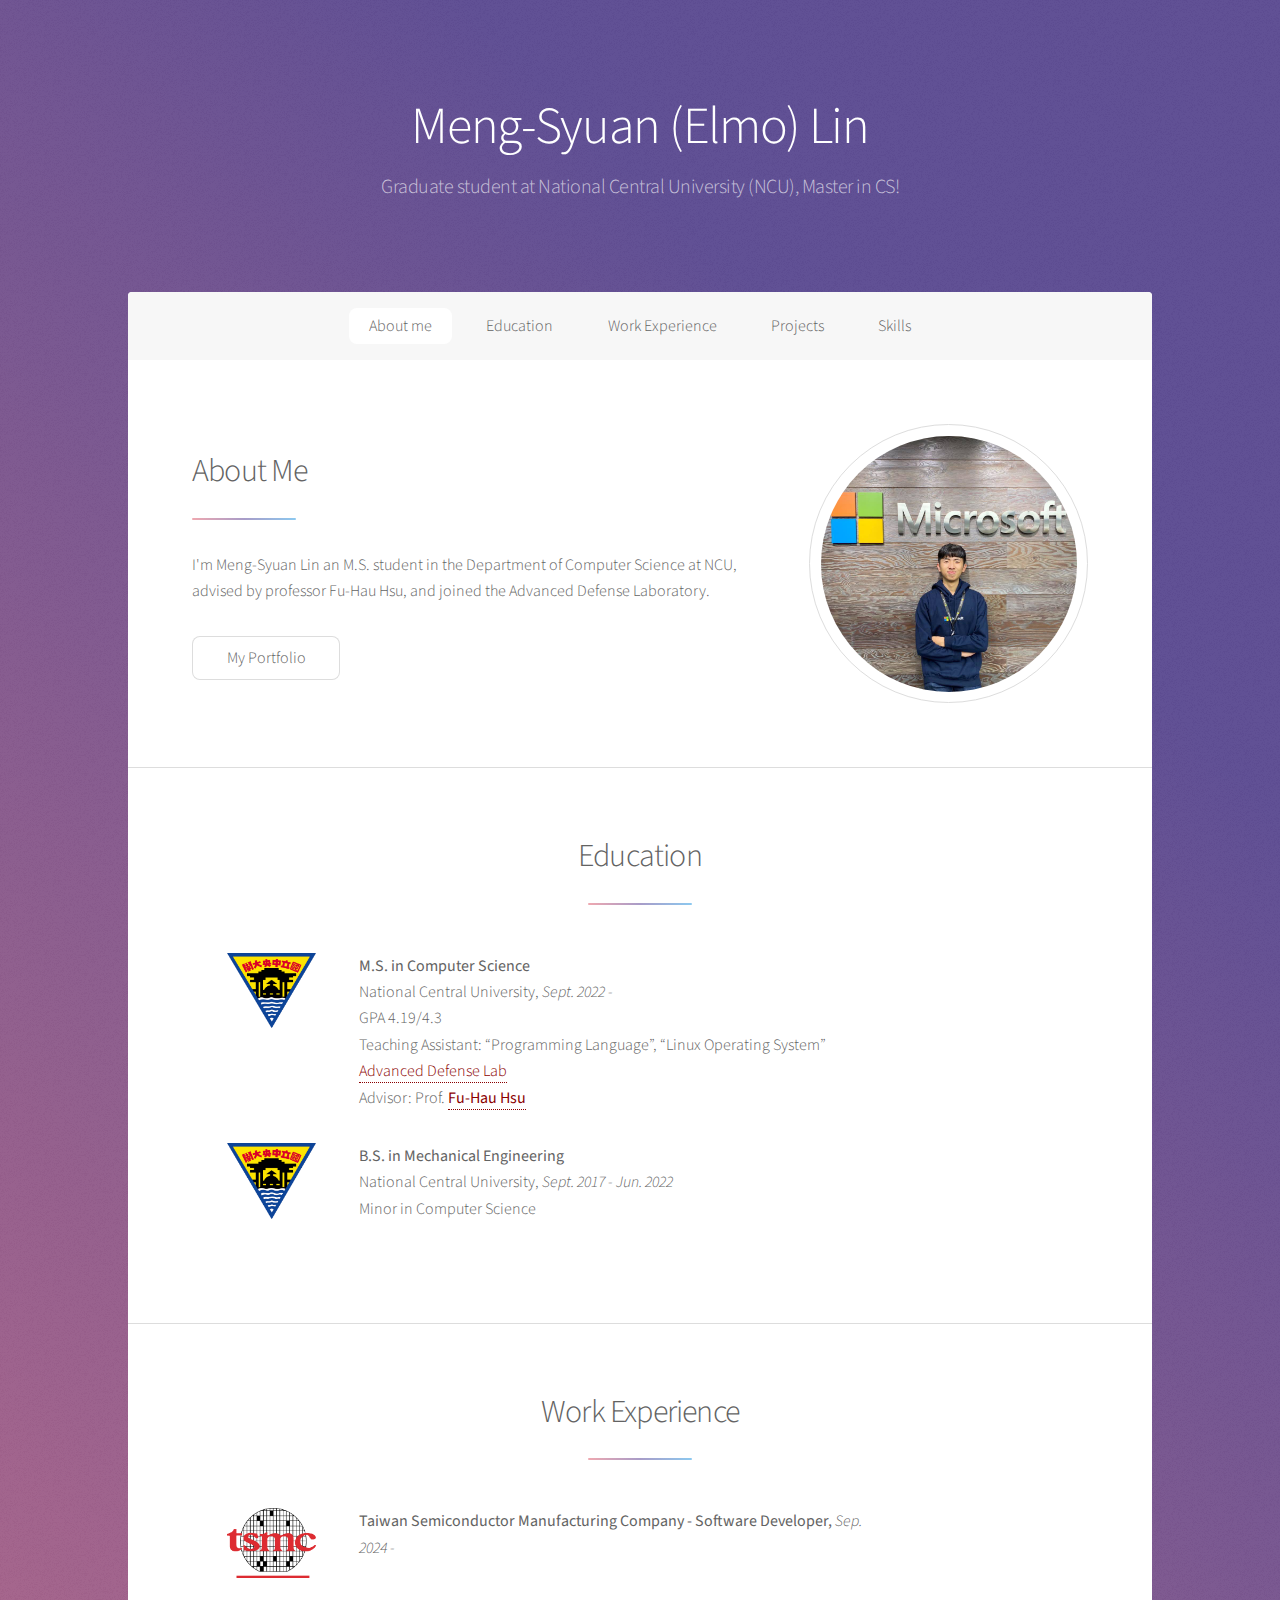
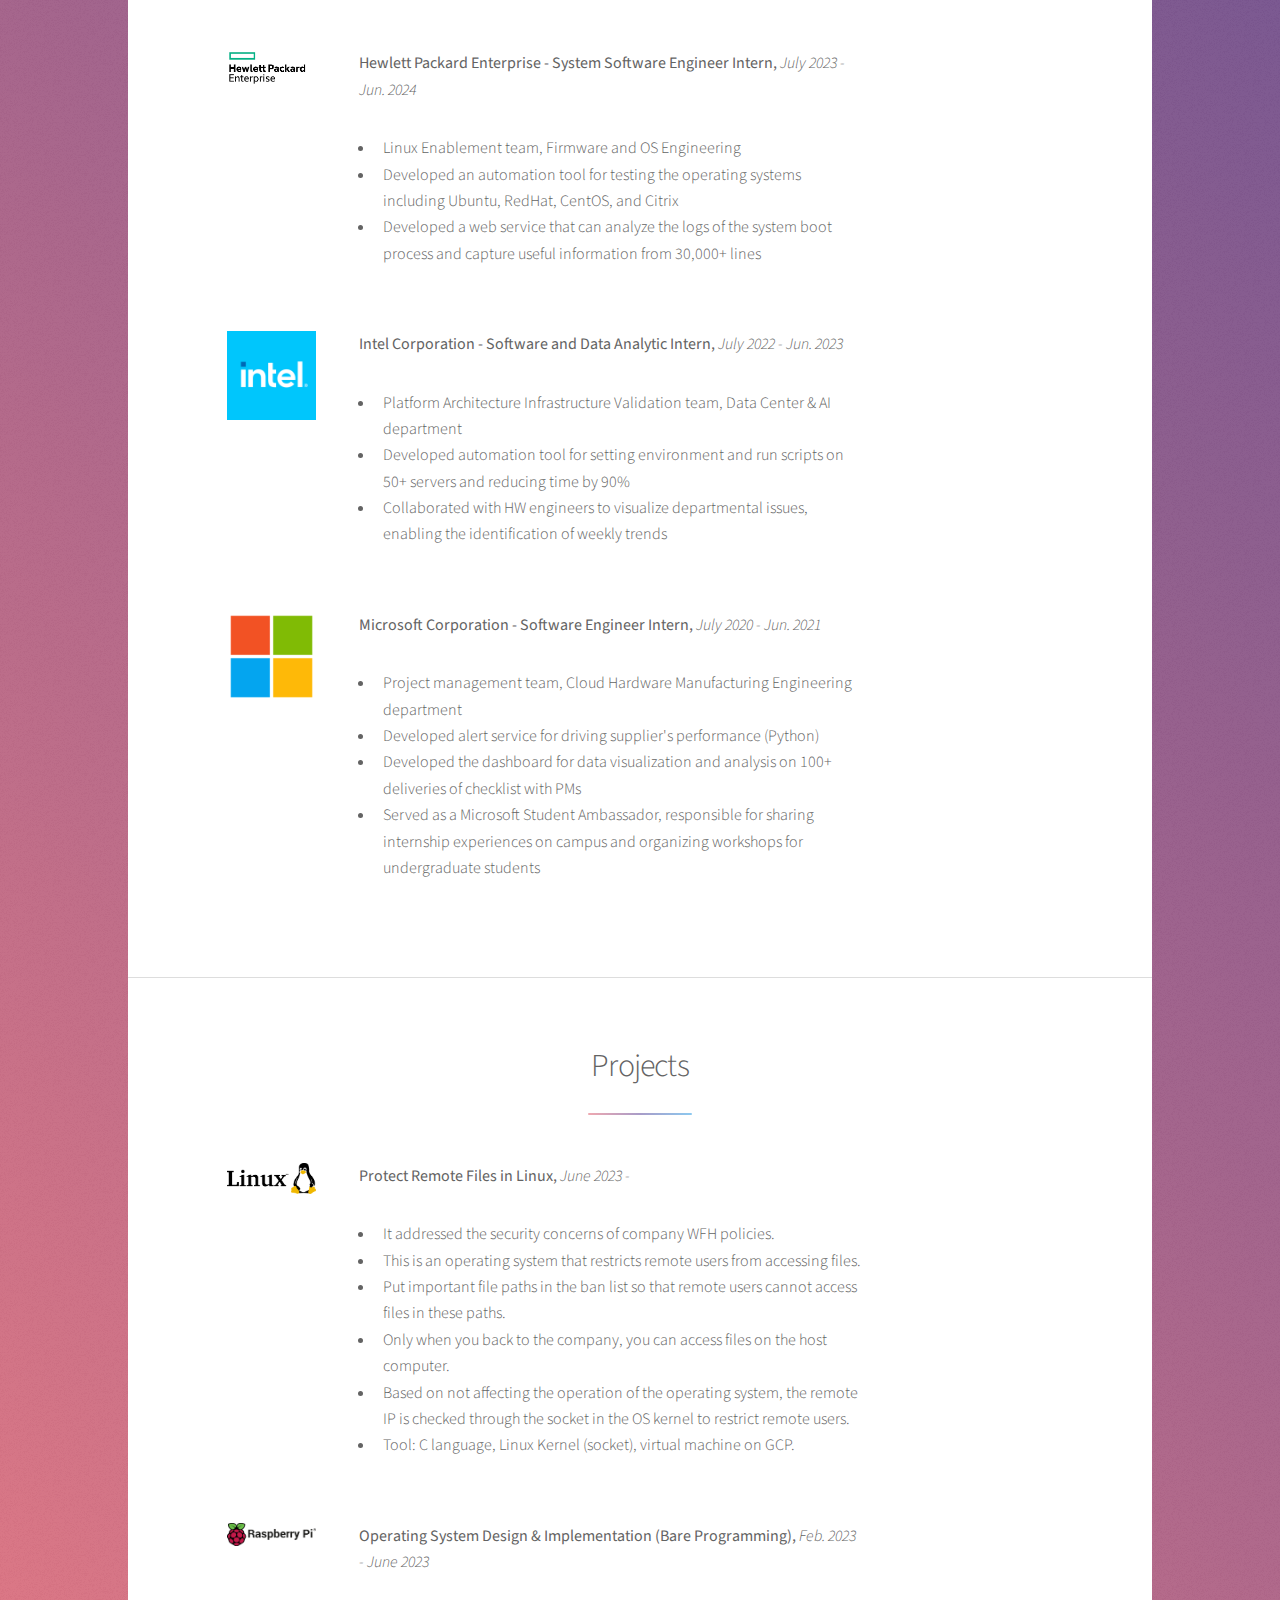
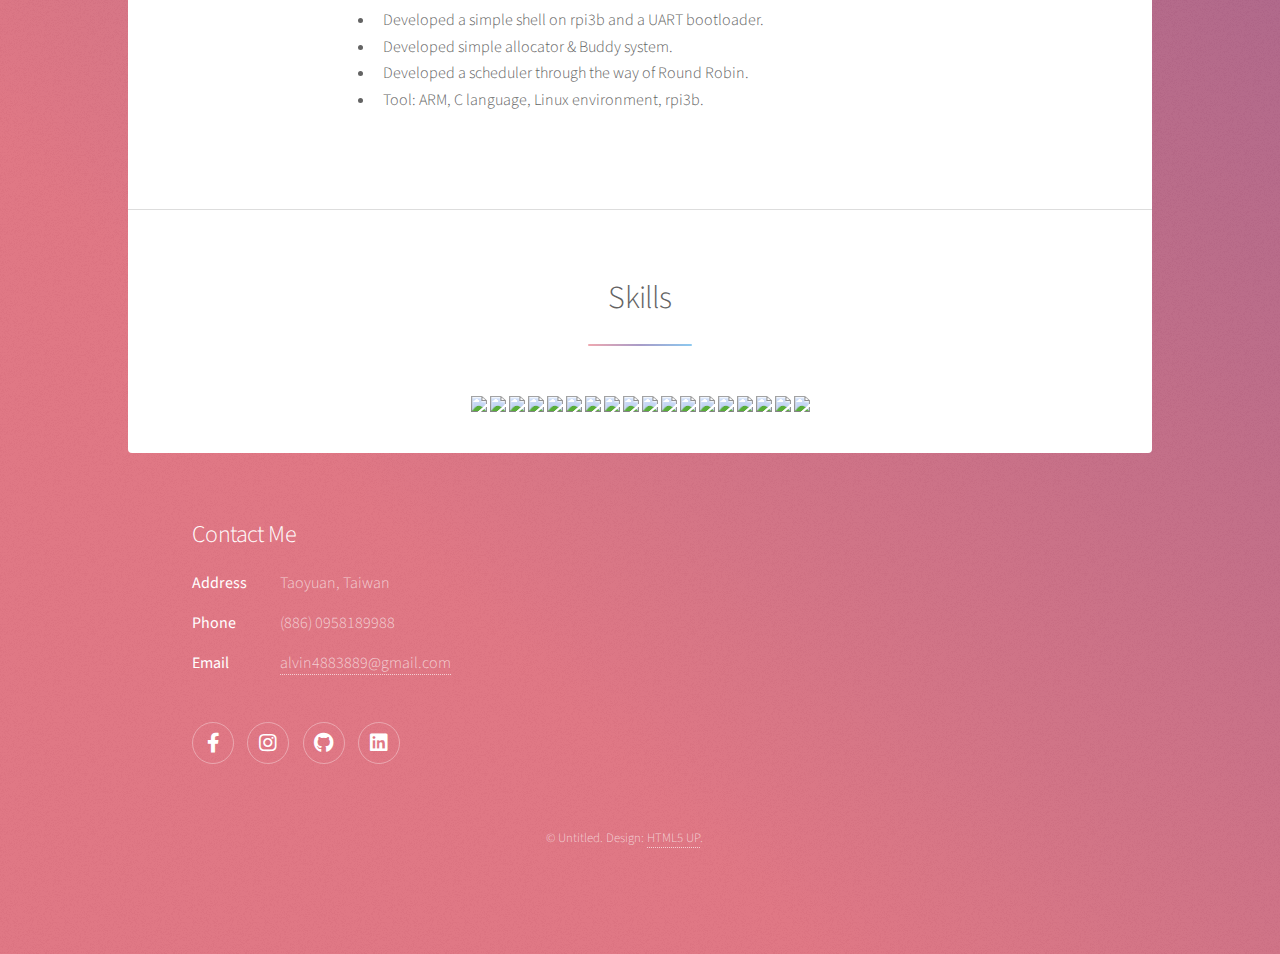
==== commit 3d06d06b: "add TSMC" ====
--- a/index.html
+++ b/index.html
@@ -1,4 +1,9 @@
 <!DOCTYPE HTML>
+<!--
+	Stellar by HTML5 UP
+	html5up.net | @ajlkn
+	Free for personal and commercial use under the CCA 3.0 license (html5up.net/license)
+-->
 <html>
 	<head>
 		<title>Meng-Syuan (Elmo) Lin</title>
@@ -97,11 +102,27 @@
 								<ul class='feature'>
 									<div class="row">
 										<div class="col-2 col-12-medium">
+												<p><span class="icon brand style2" ><img src="images/TSMC.png" alt="" style="width:70%"></span></p>
+										</div>
+										<div class="col-7 col-12-medium">
+											<p style="text-align:left;">
+												<strong>Taiwan Semiconductor Manufacturing Company - Software Developer, </strong><em>Sep. 2024 -</em>
+											</p>
+											<ul>
+												
+											</ul>
+										</div>
+									</div>
+								</ul>
+
+								<ul class='feature'>
+									<div class="row">
+										<div class="col-2 col-12-medium">
 												<p><span class="icon brand style2" ><img src="images/HPE.png" alt="" style="width:70%"></span></p>
 										</div>
 										<div class="col-7 col-12-medium">
 											<p style="text-align:left;">
-												<strong>Hewlett Packard Enterprise - System Software Engineer Intern, </strong><em>July 2023 -</em>
+												<strong>Hewlett Packard Enterprise - System Software Engineer Intern, </strong><em>July 2023 - Jun. 2024</em>
 											</p>
 											<ul>
 												<li style="text-align:left;">Linux Enablement team, Firmware and OS Engineering</li>
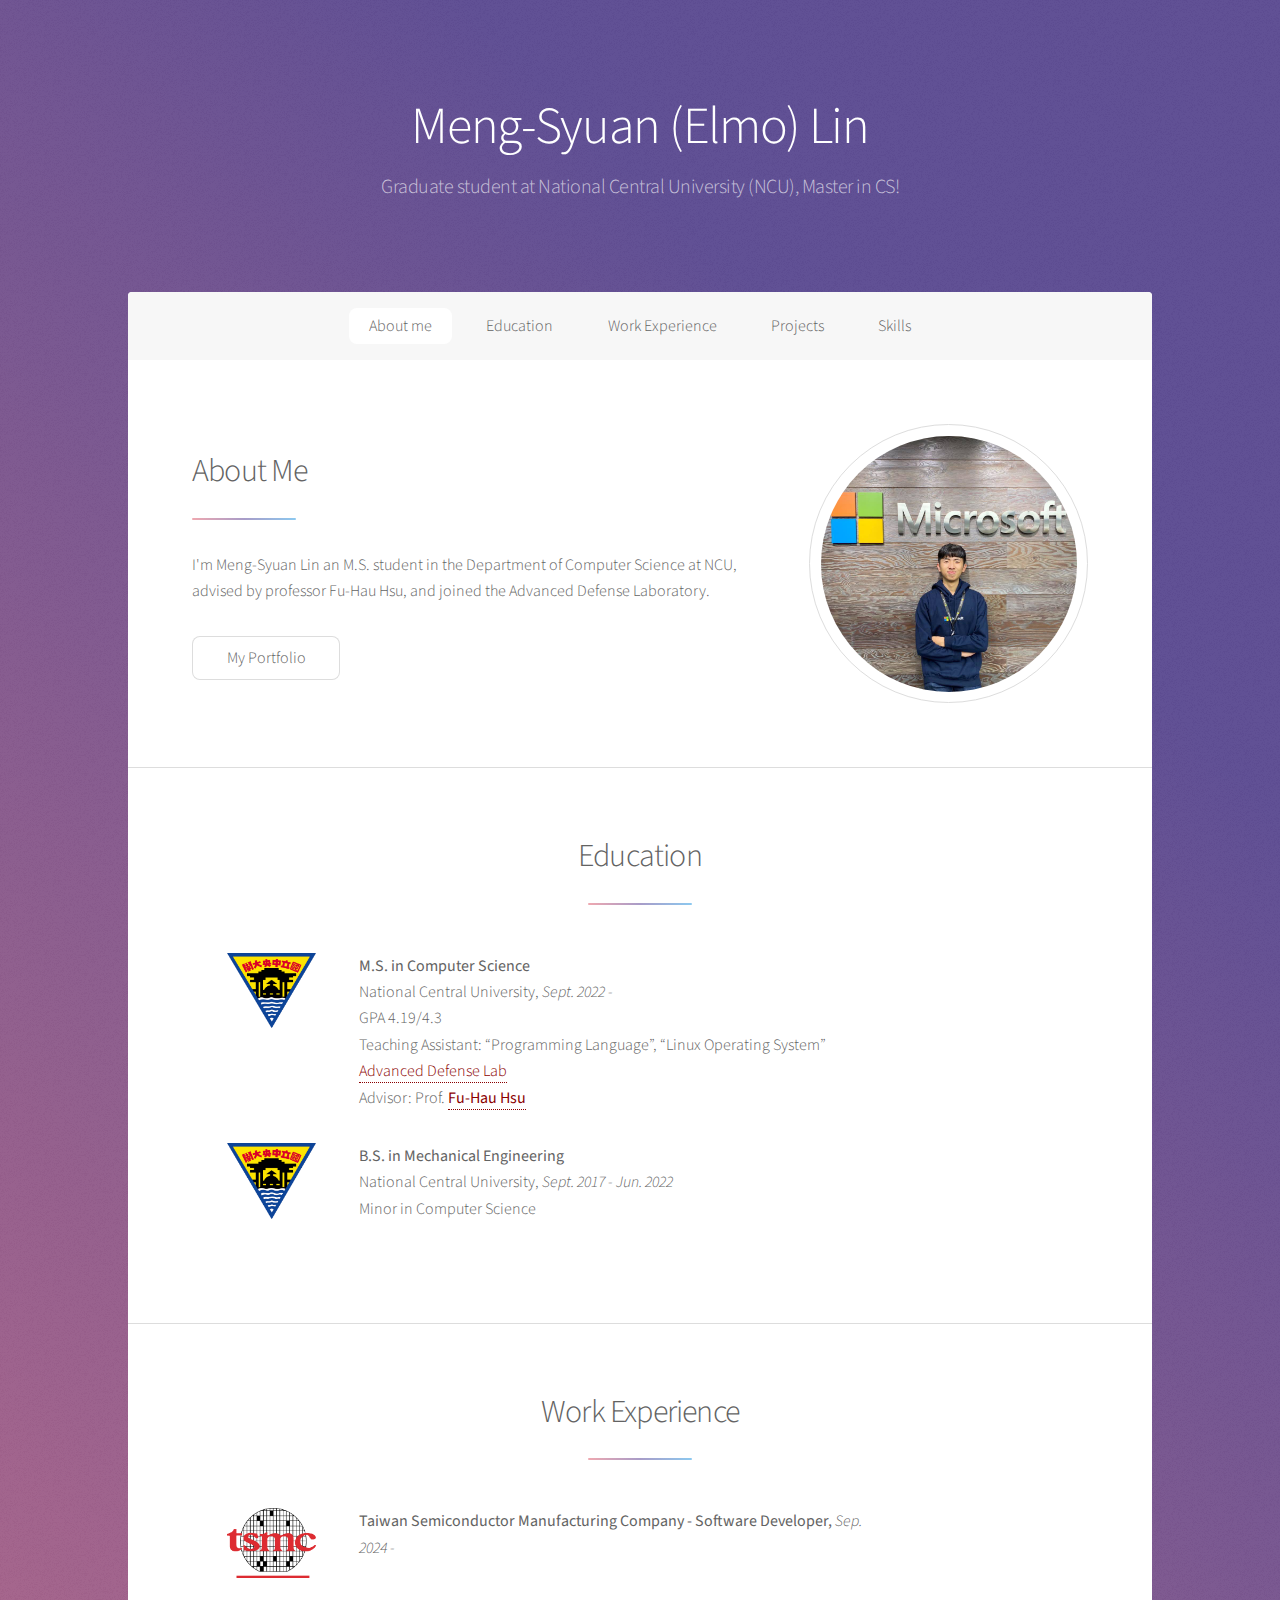
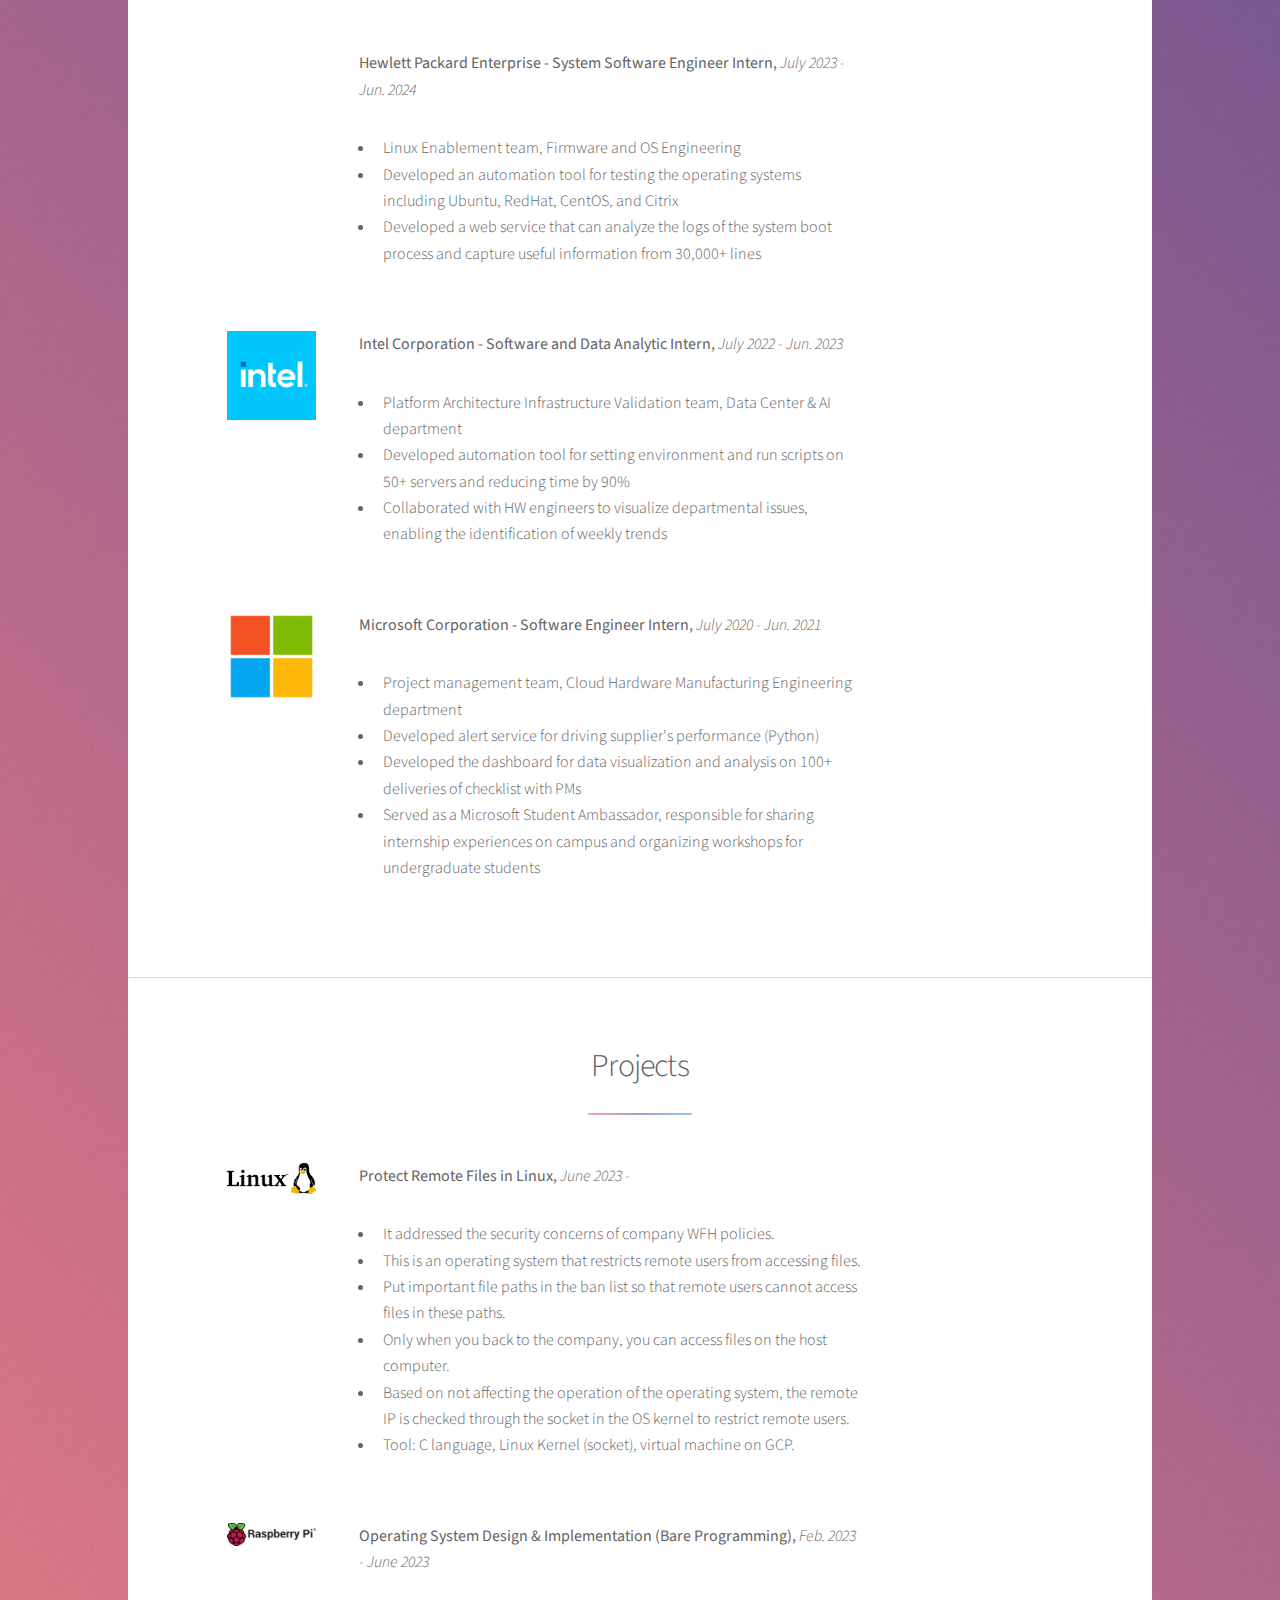
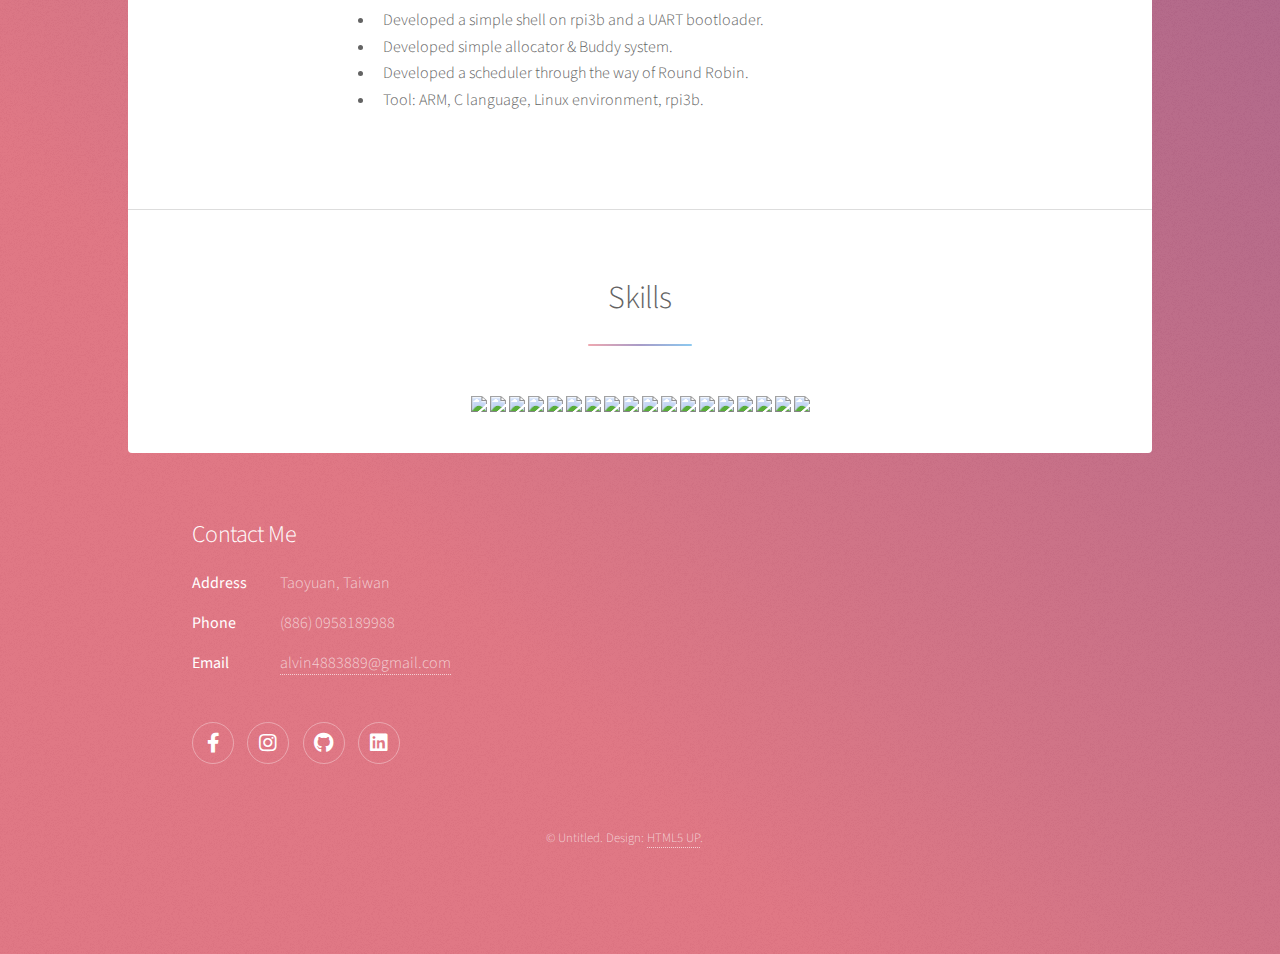
==== commit 1afd2da6: "change hpe logo" ====
--- a/index.html
+++ b/index.html
@@ -118,7 +118,7 @@
 								<ul class='feature'>
 									<div class="row">
 										<div class="col-2 col-12-medium">
-												<p><span class="icon brand style2" ><img src="images/HPE.png" alt="" style="width:70%"></span></p>
+												<p><span class="icon brand style2" ><img src="images/hpe.png" alt="" style="width:70%"></span></p>
 										</div>
 										<div class="col-7 col-12-medium">
 											<p style="text-align:left;">
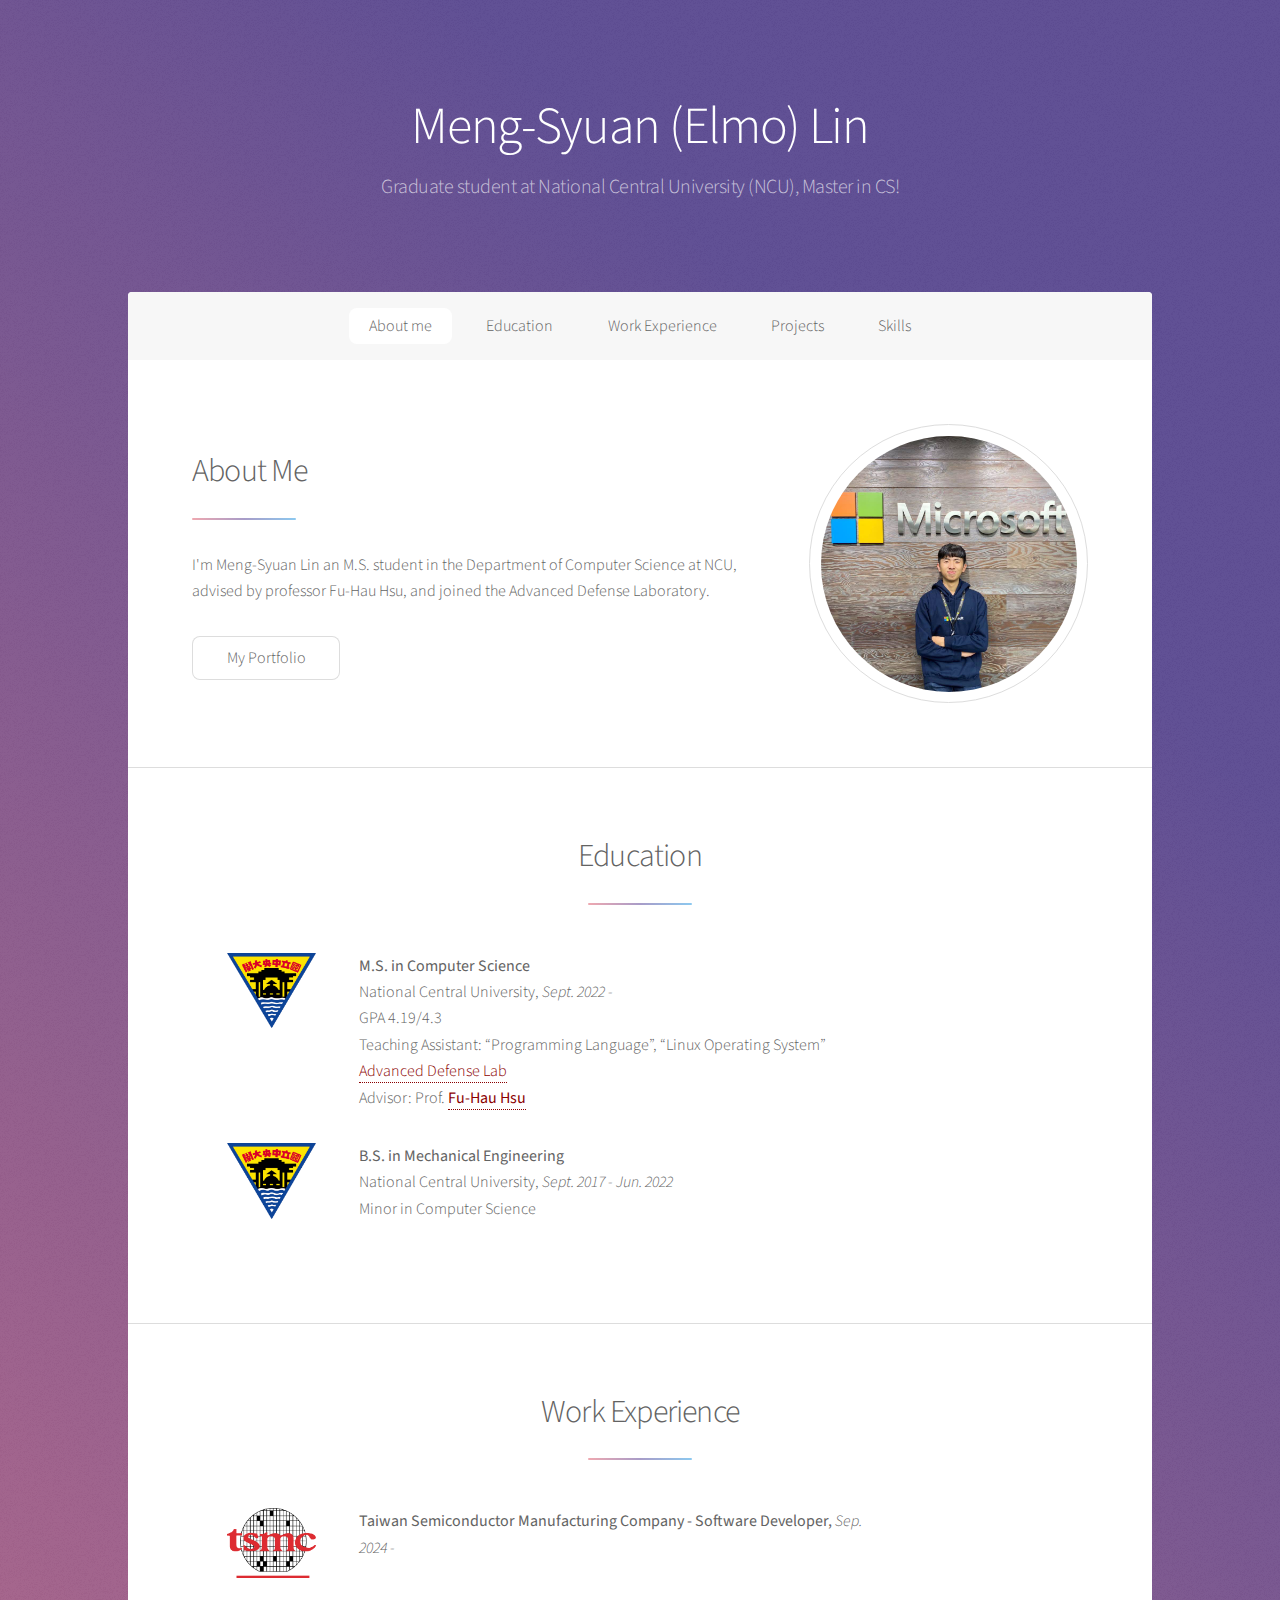
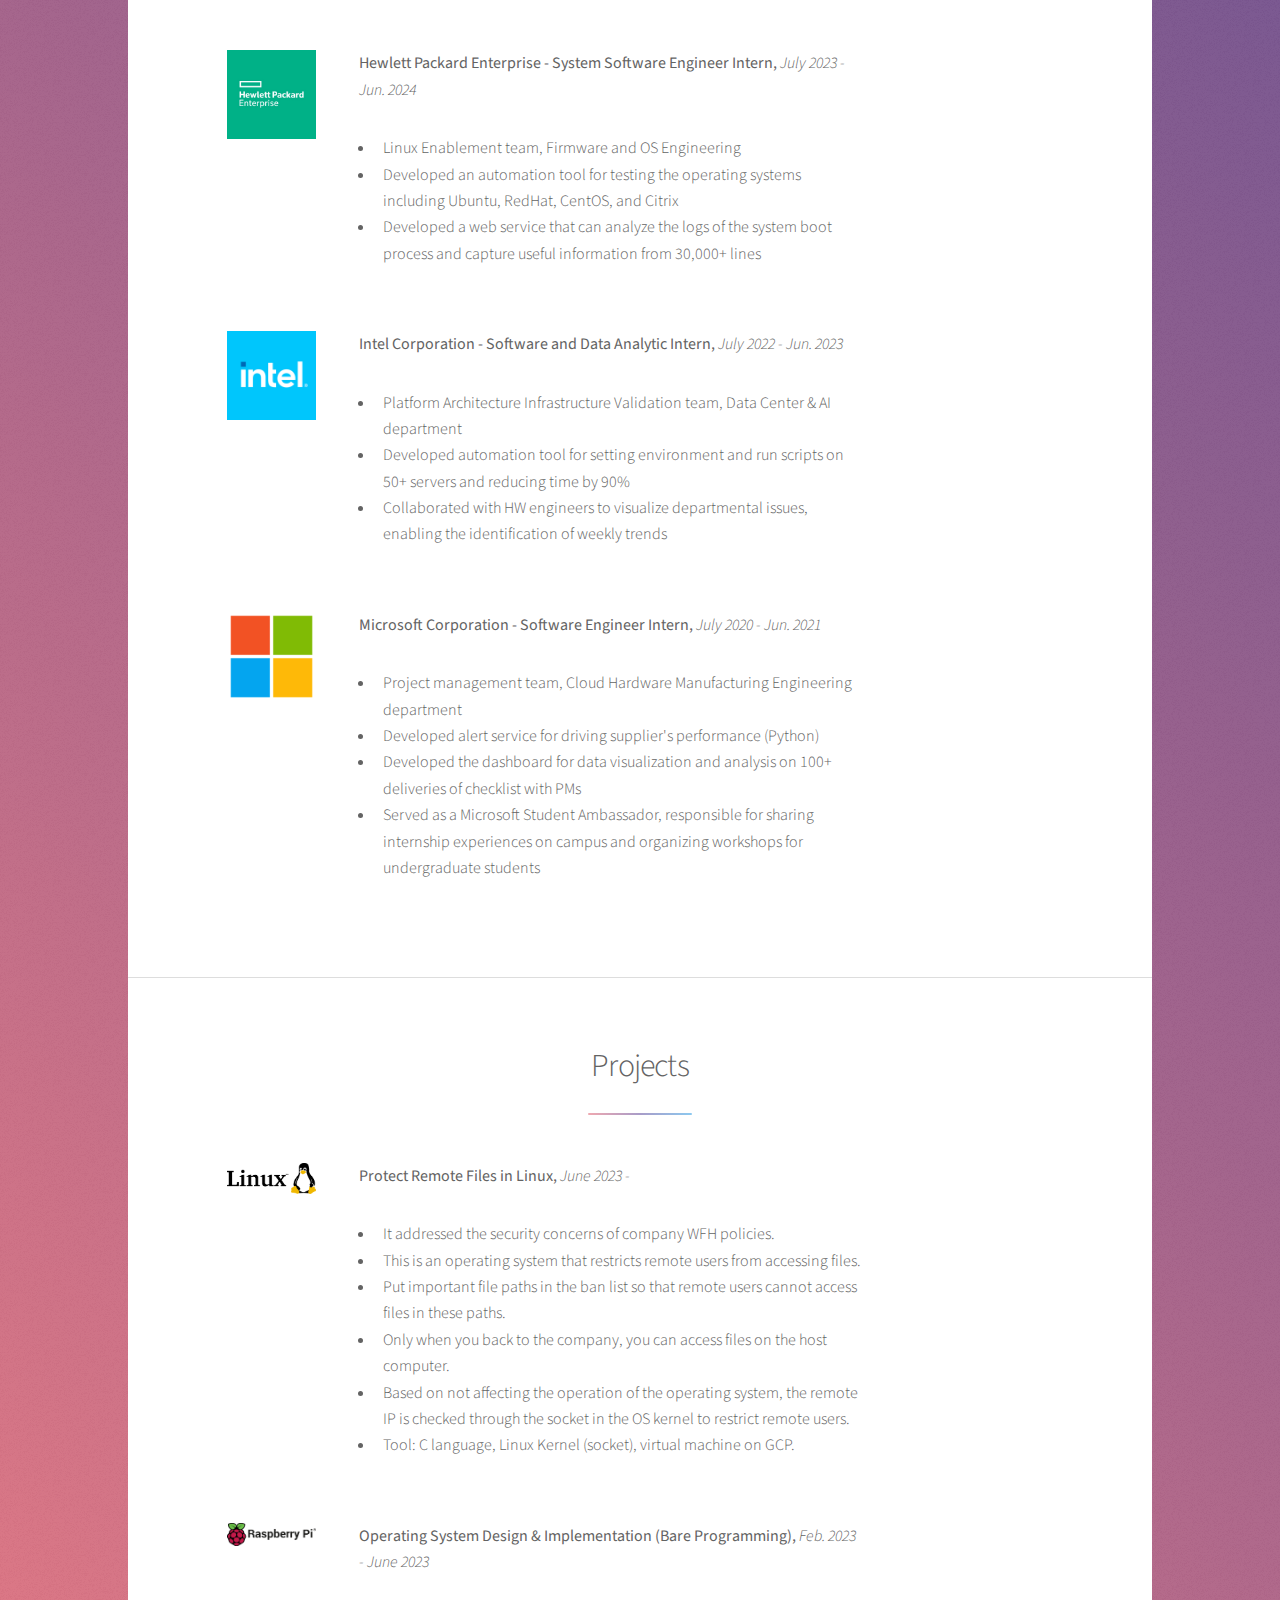
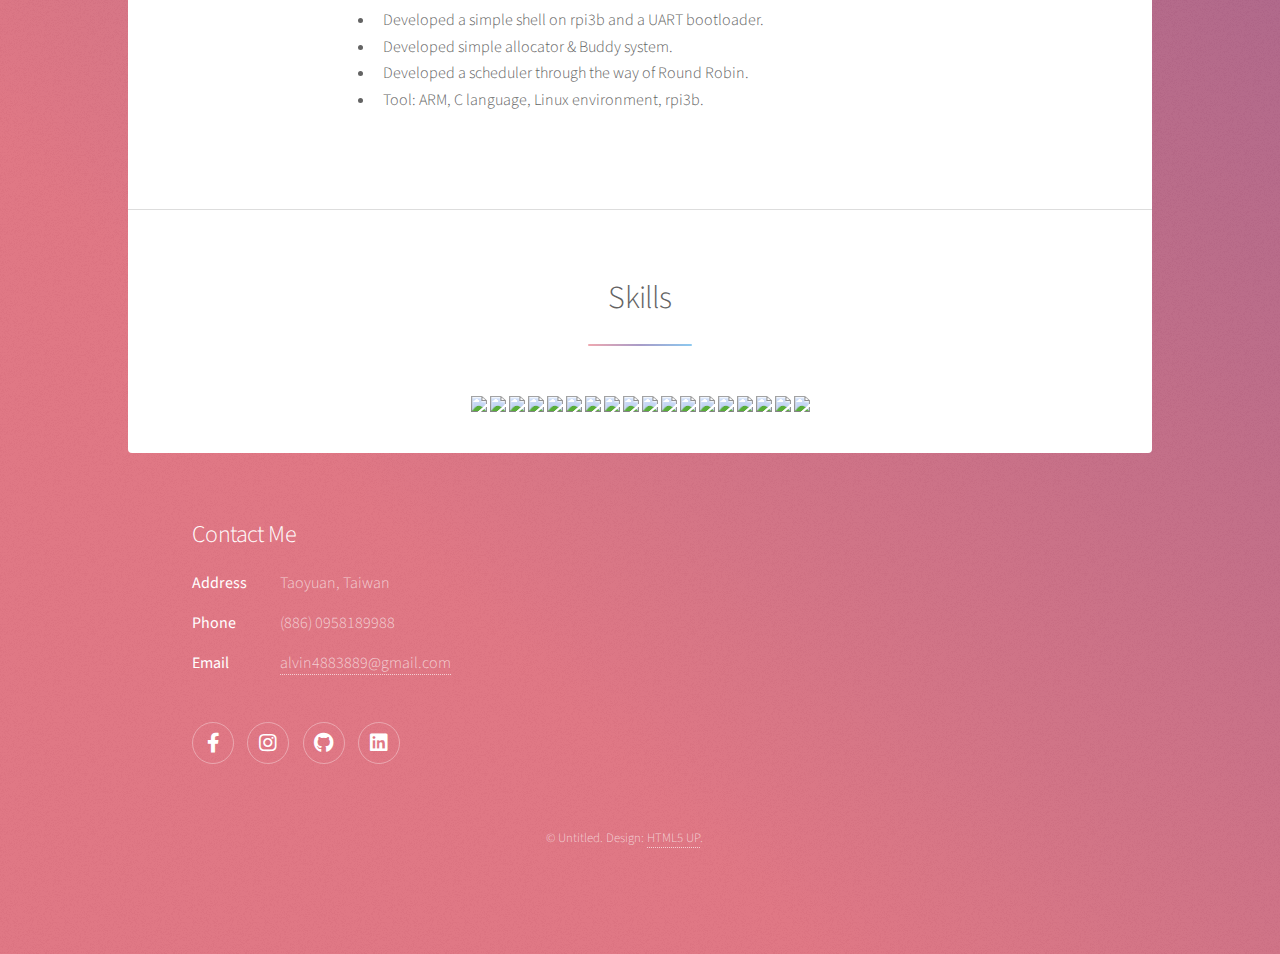
==== commit 8e70a351: "update HPE image" ====
--- a/index.html
+++ b/index.html
@@ -118,7 +118,7 @@
 								<ul class='feature'>
 									<div class="row">
 										<div class="col-2 col-12-medium">
-												<p><span class="icon brand style2" ><img src="images/hpe.png" alt="" style="width:70%"></span></p>
+												<p><span class="icon brand style2" ><img src="images/HPE.png" alt="" style="width:70%"></span></p>
 										</div>
 										<div class="col-7 col-12-medium">
 											<p style="text-align:left;">
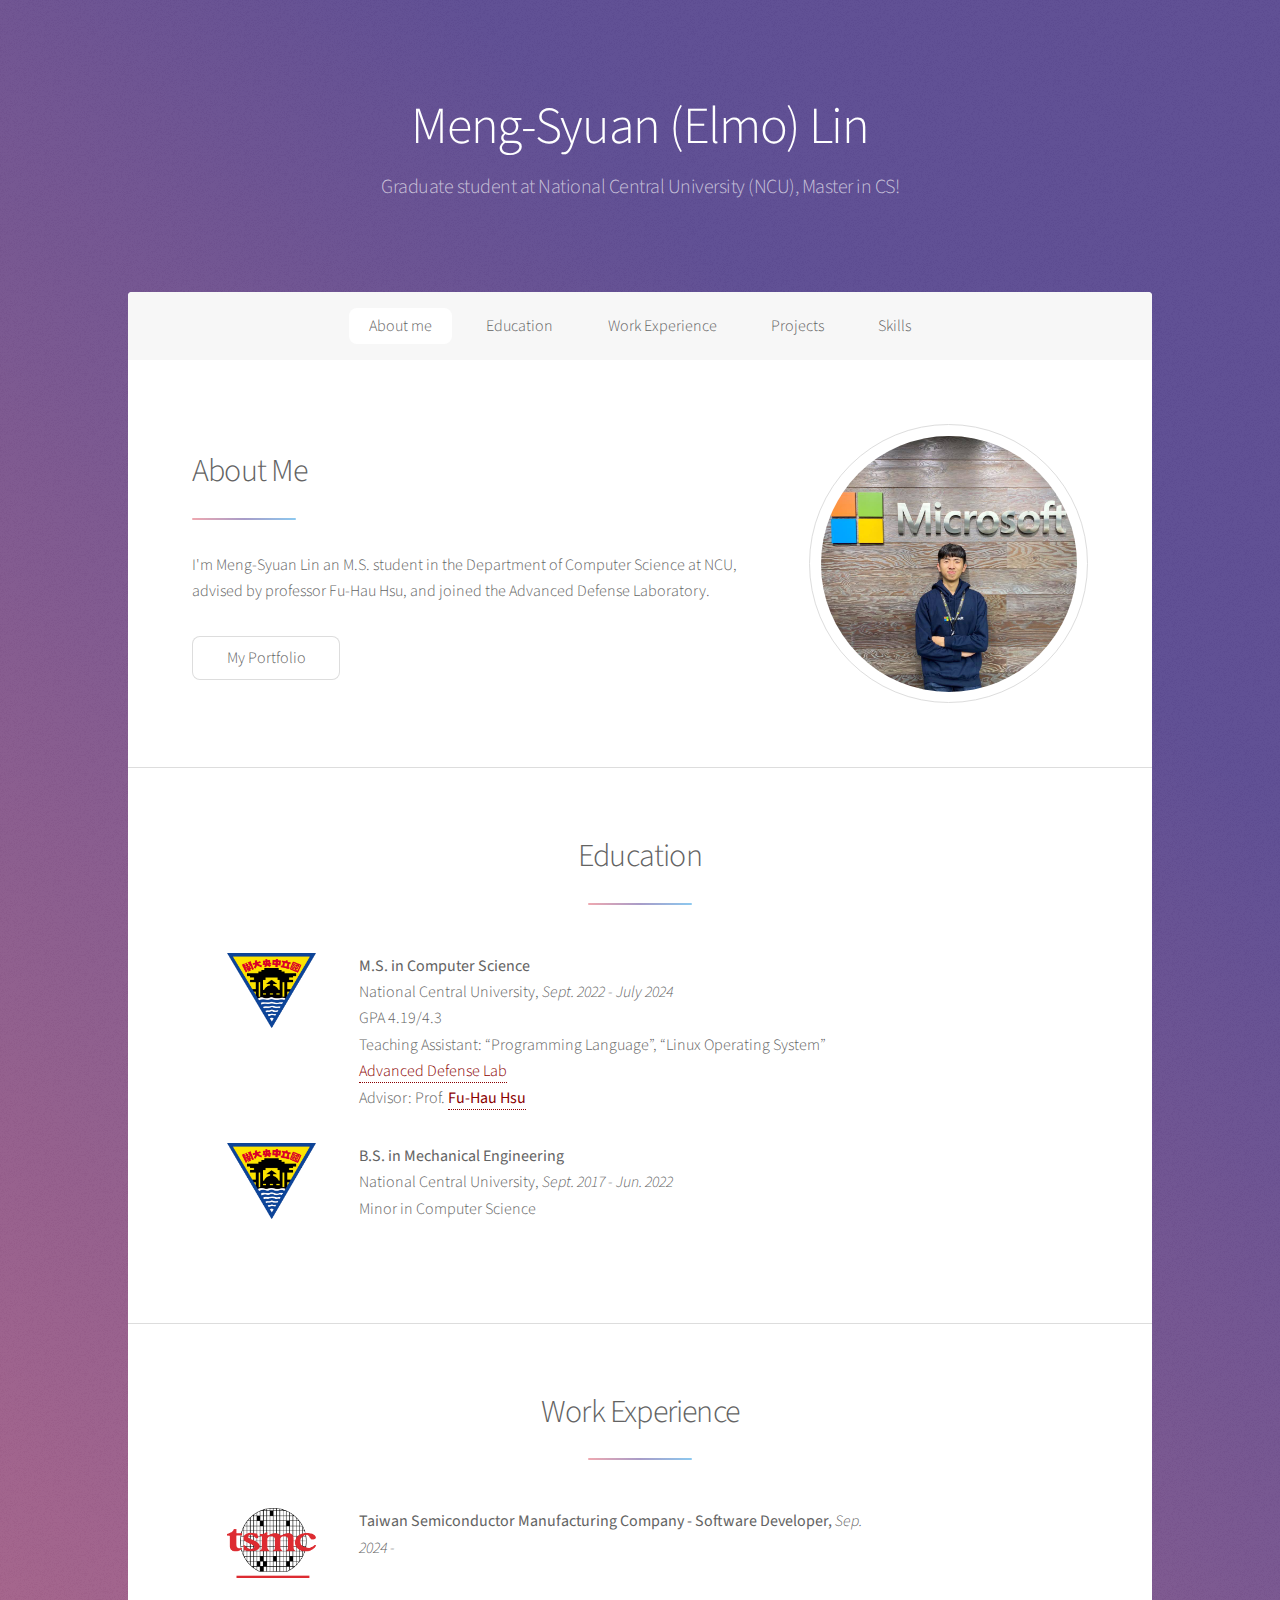
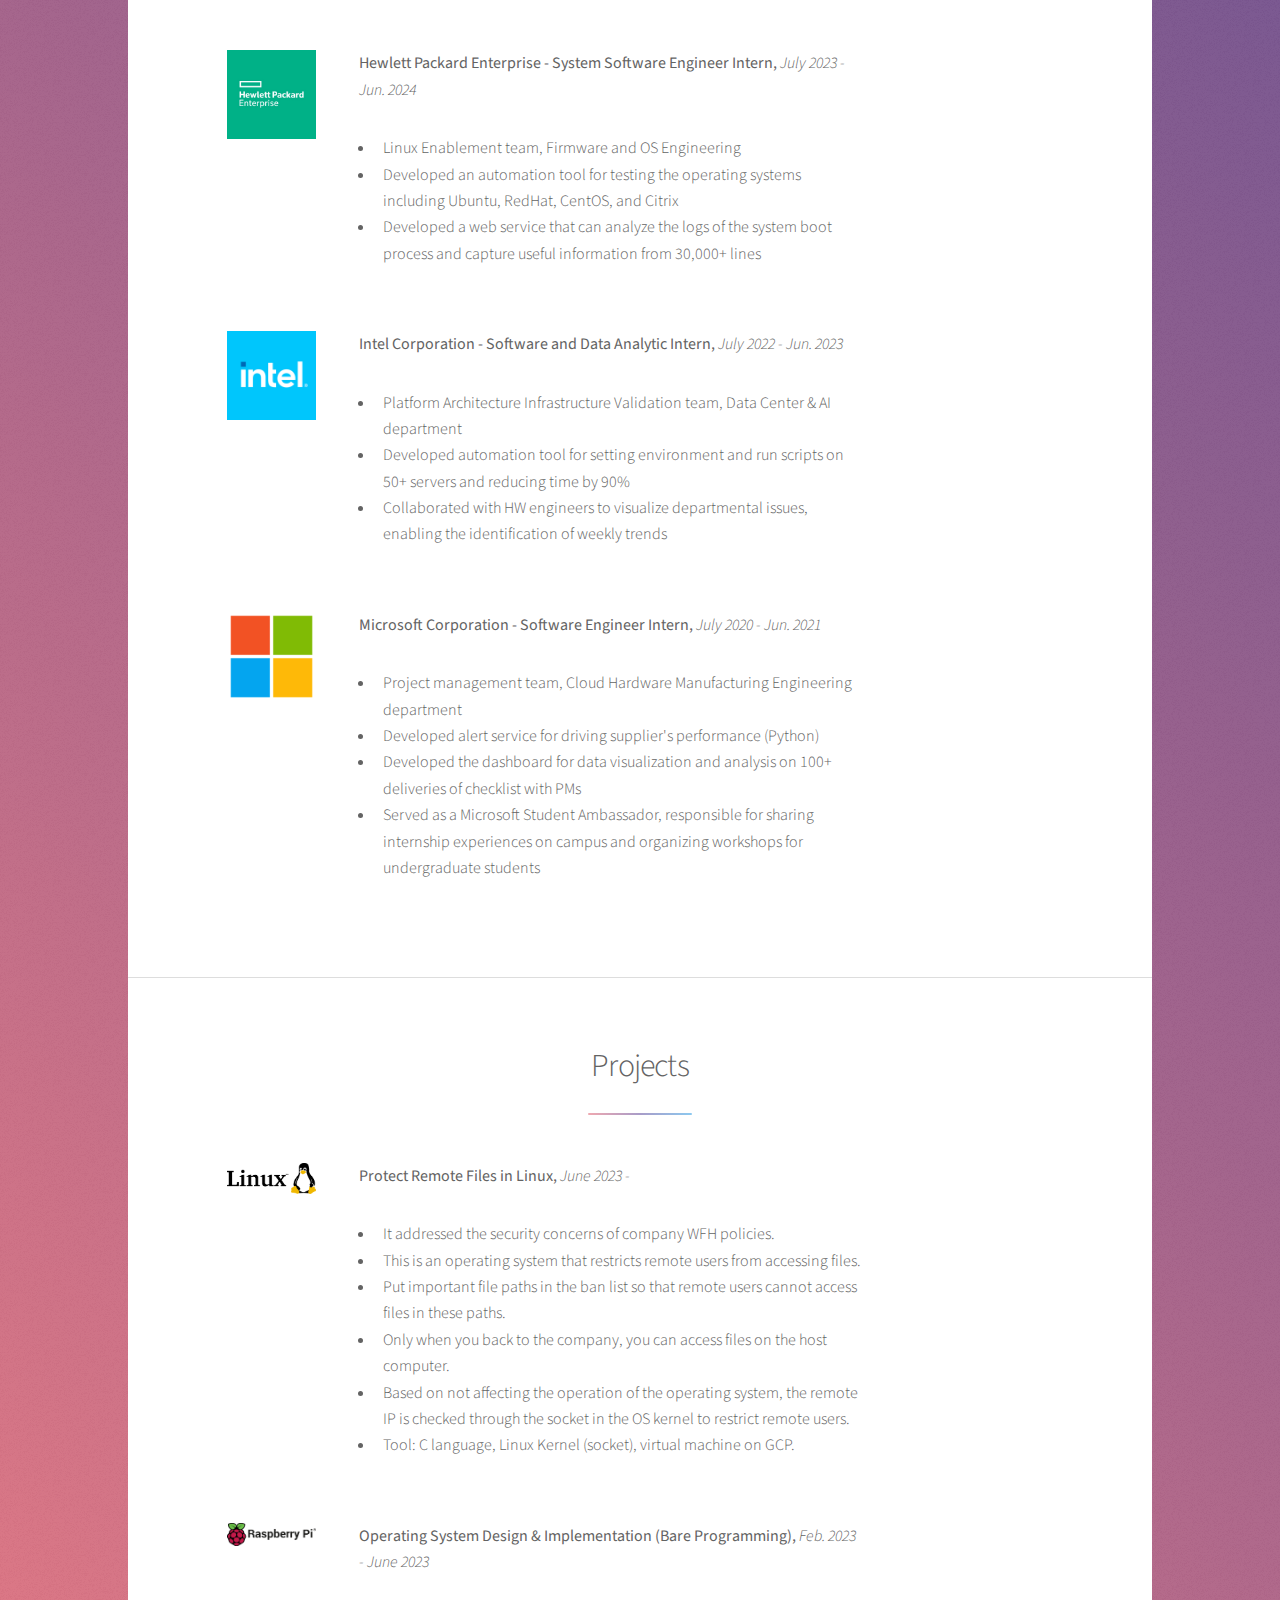
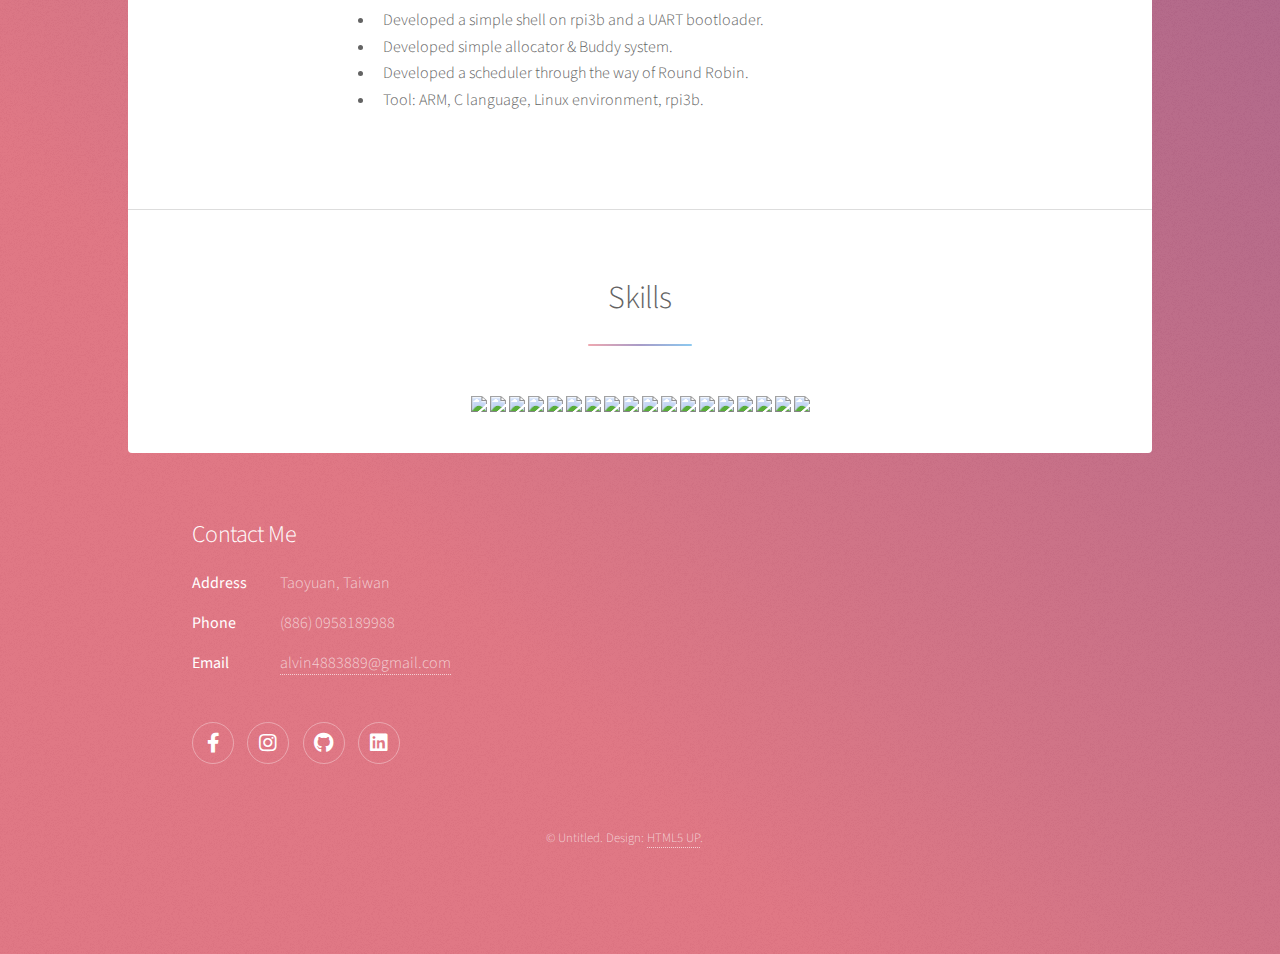
==== commit 30292a6d: "update date of graduation from graduate school" ====
--- a/index.html
+++ b/index.html
@@ -69,7 +69,7 @@
 										<div class="col-7 col-12-medium">
 											<p style="text-align:left;">
 												<strong>M.S. in Computer Science</strong><br>
-												National Central University, <em>Sept. 2022 - </em><br>
+												National Central University, <em>Sept. 2022 - July 2024</em><br>
 												GPA 4.19/4.3<br>
 												Teaching Assistant: “Programming Language”, “Linux Operating System”<em></em><br>
 												<a href="https://adl.tw/" style="color: darkred;">Advanced Defense Lab</a><br>
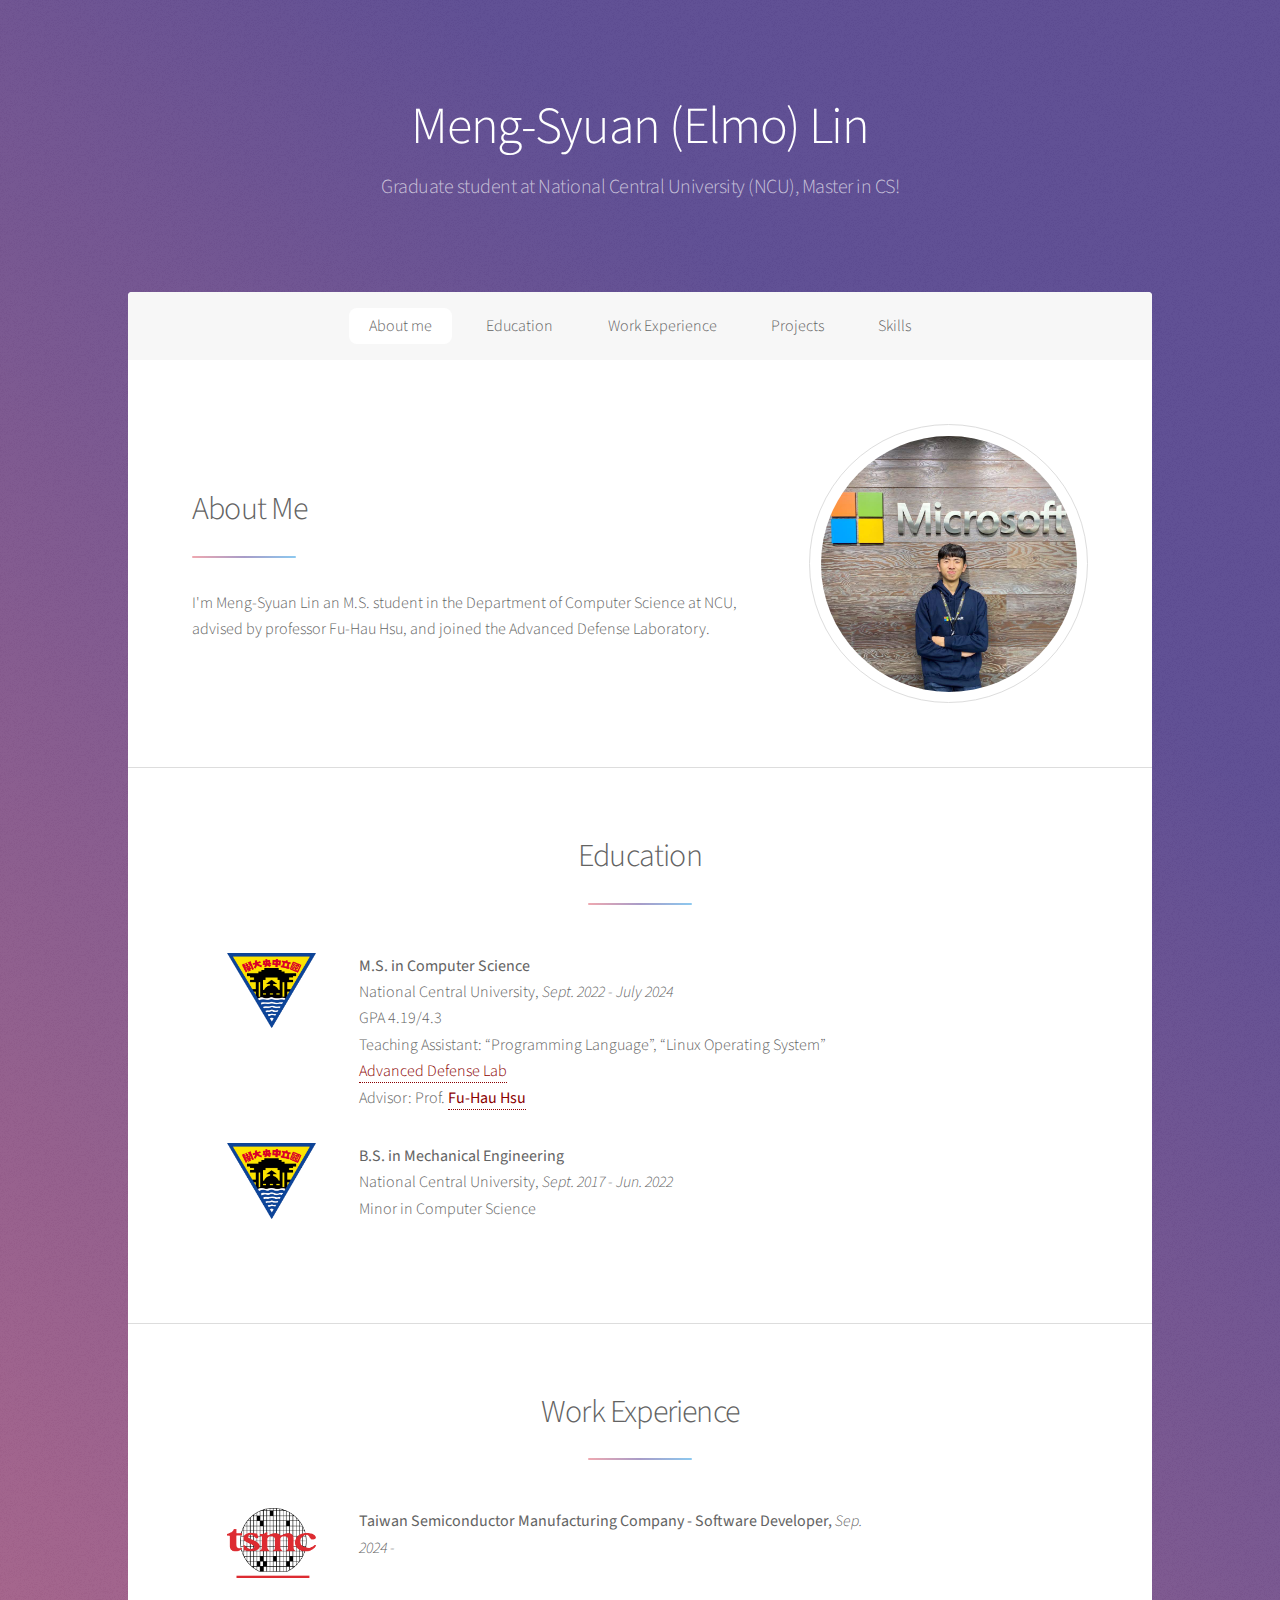
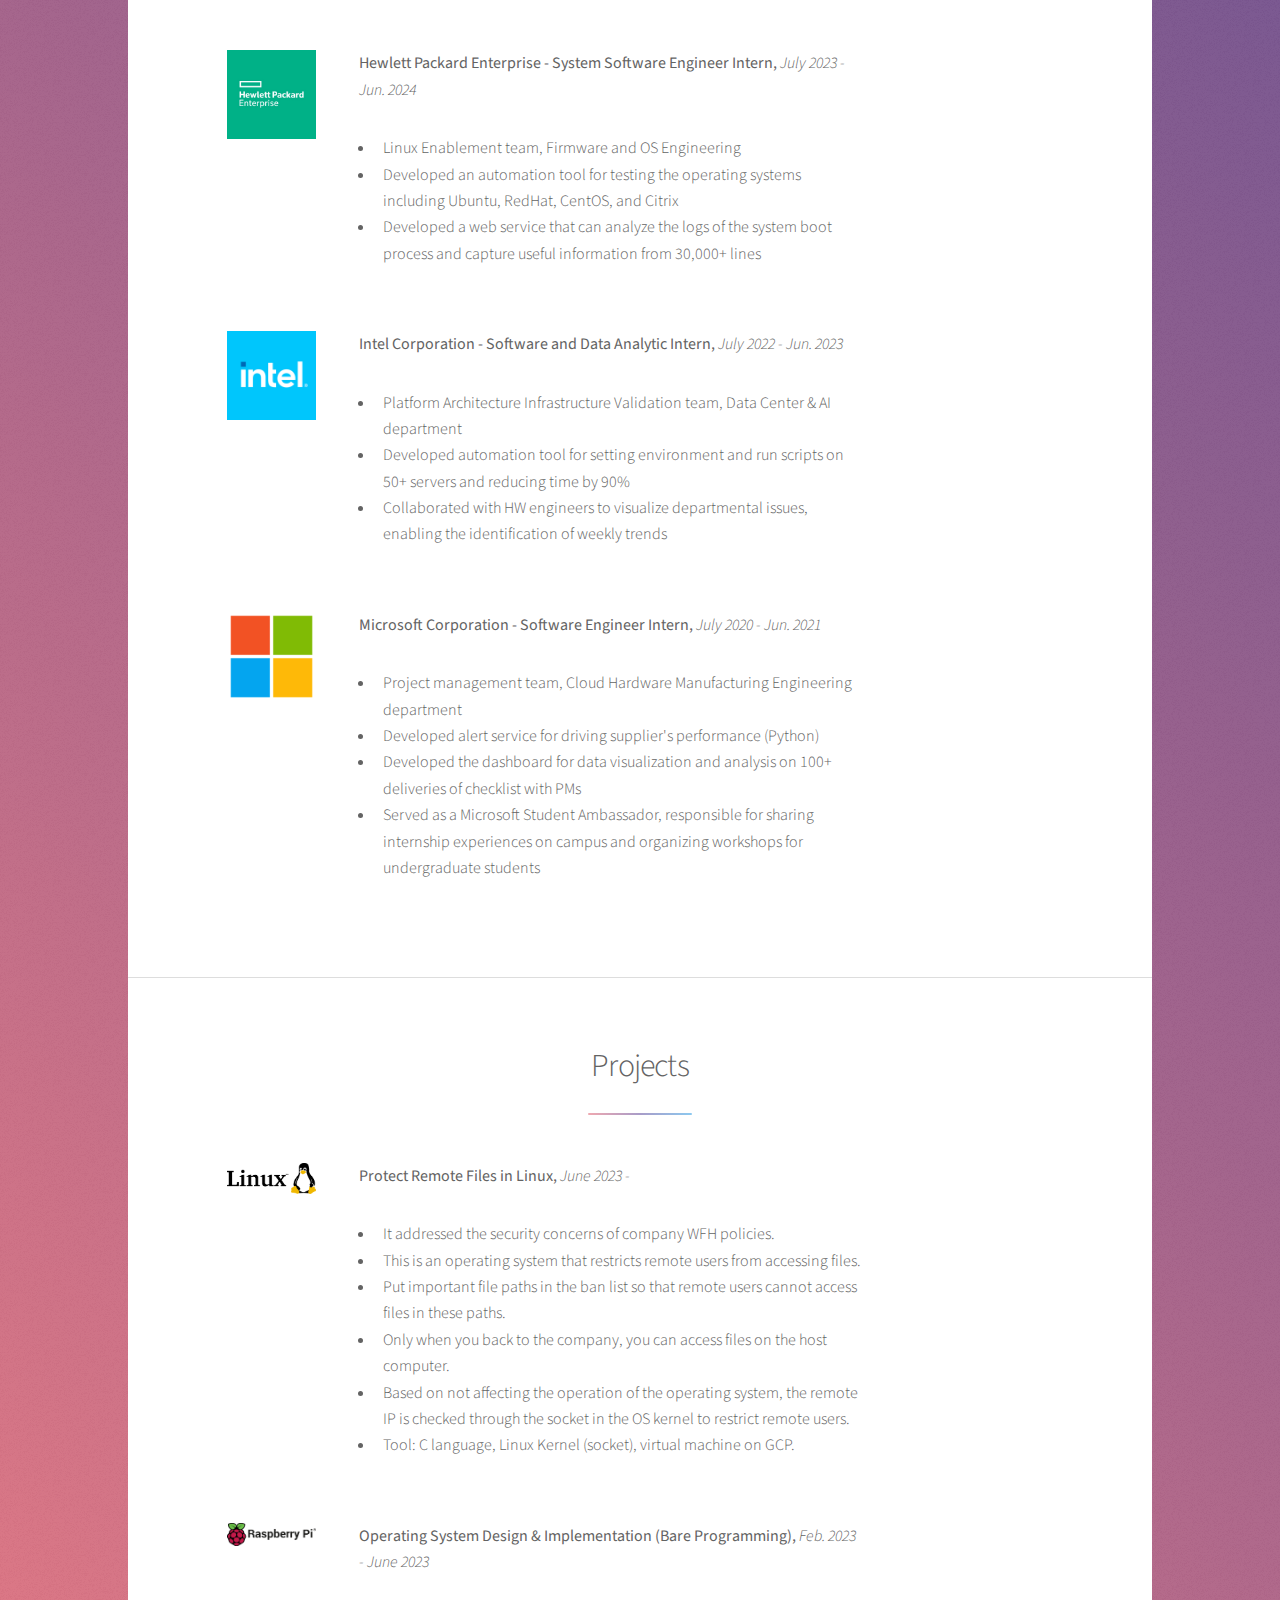
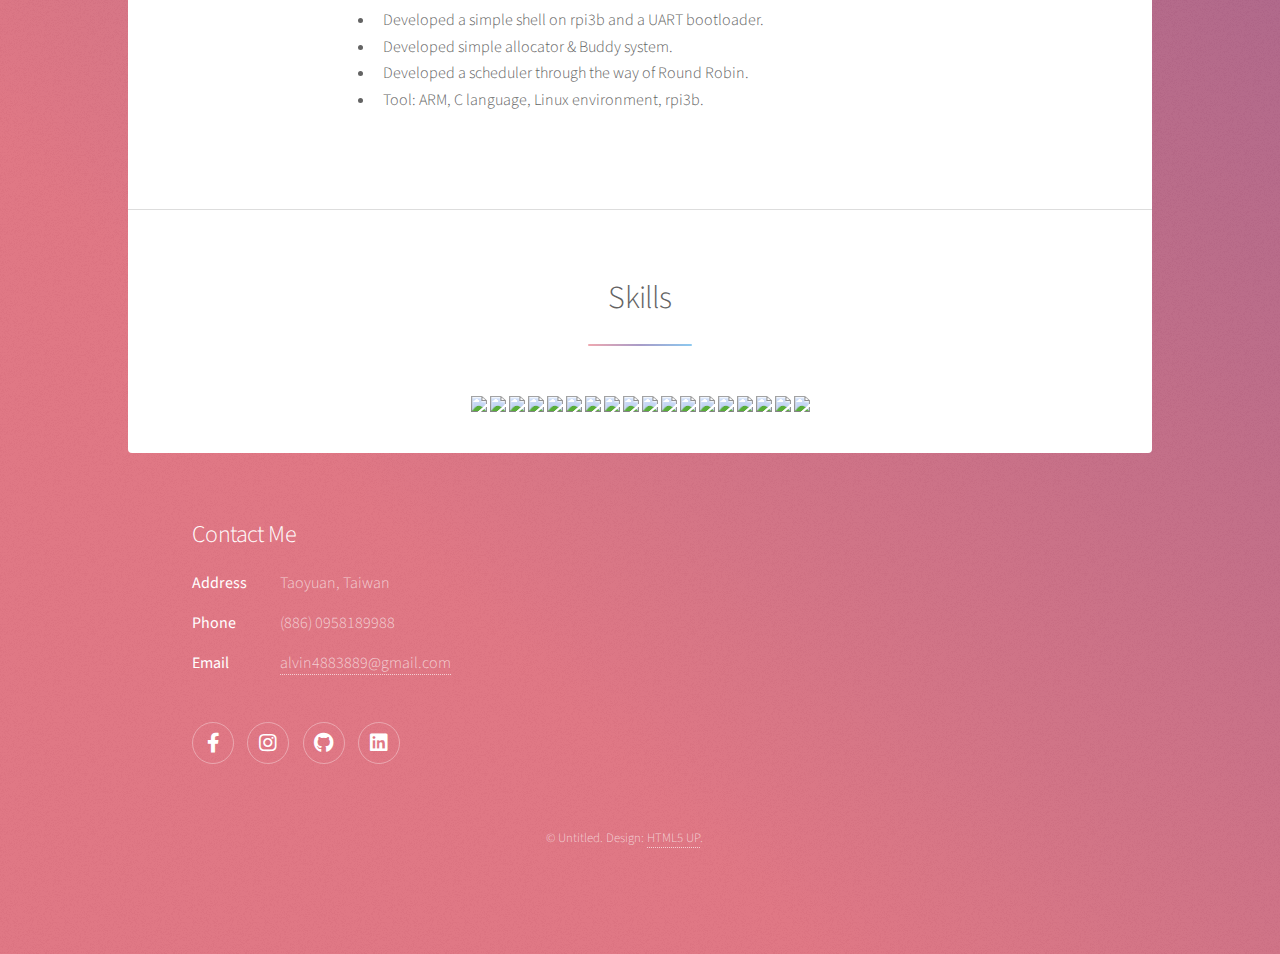
==== commit 2f4536c5: "delete my portfoio" ====
--- a/index.html
+++ b/index.html
@@ -47,9 +47,11 @@
 										<p>I'm Meng-Syuan Lin an M.S. student in the Department of Computer Science at NCU, advised by professor Fu-Hau Hsu, and joined the Advanced Defense Laboratory.
 											
 										</p>
+										<!--
 										<ul class="actions">
 											<li><a href="portfolio.html" class="button">My Portfolio</a></li>
 										</ul>
+										-->
 									</div>
 									<span class="image"><img src="images/Elmo1.jpg" alt="" /></span>
 								</div>
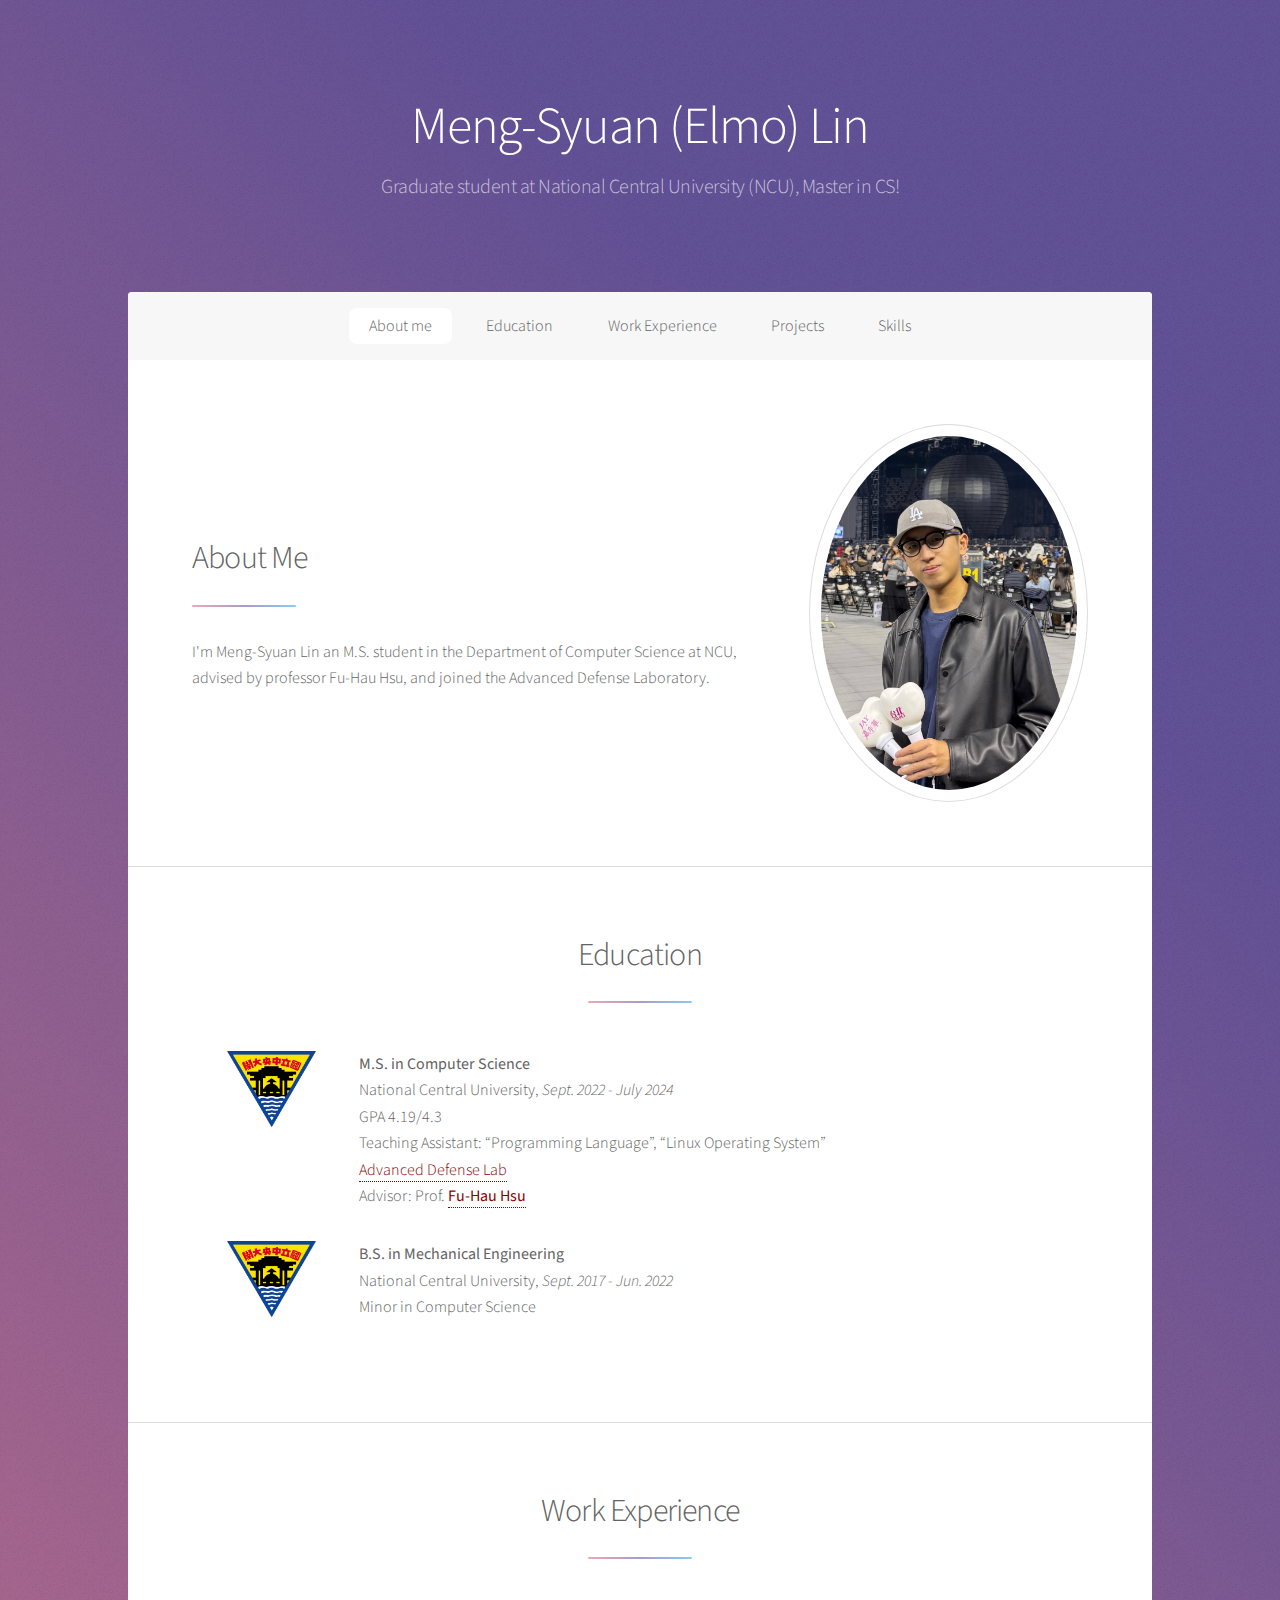
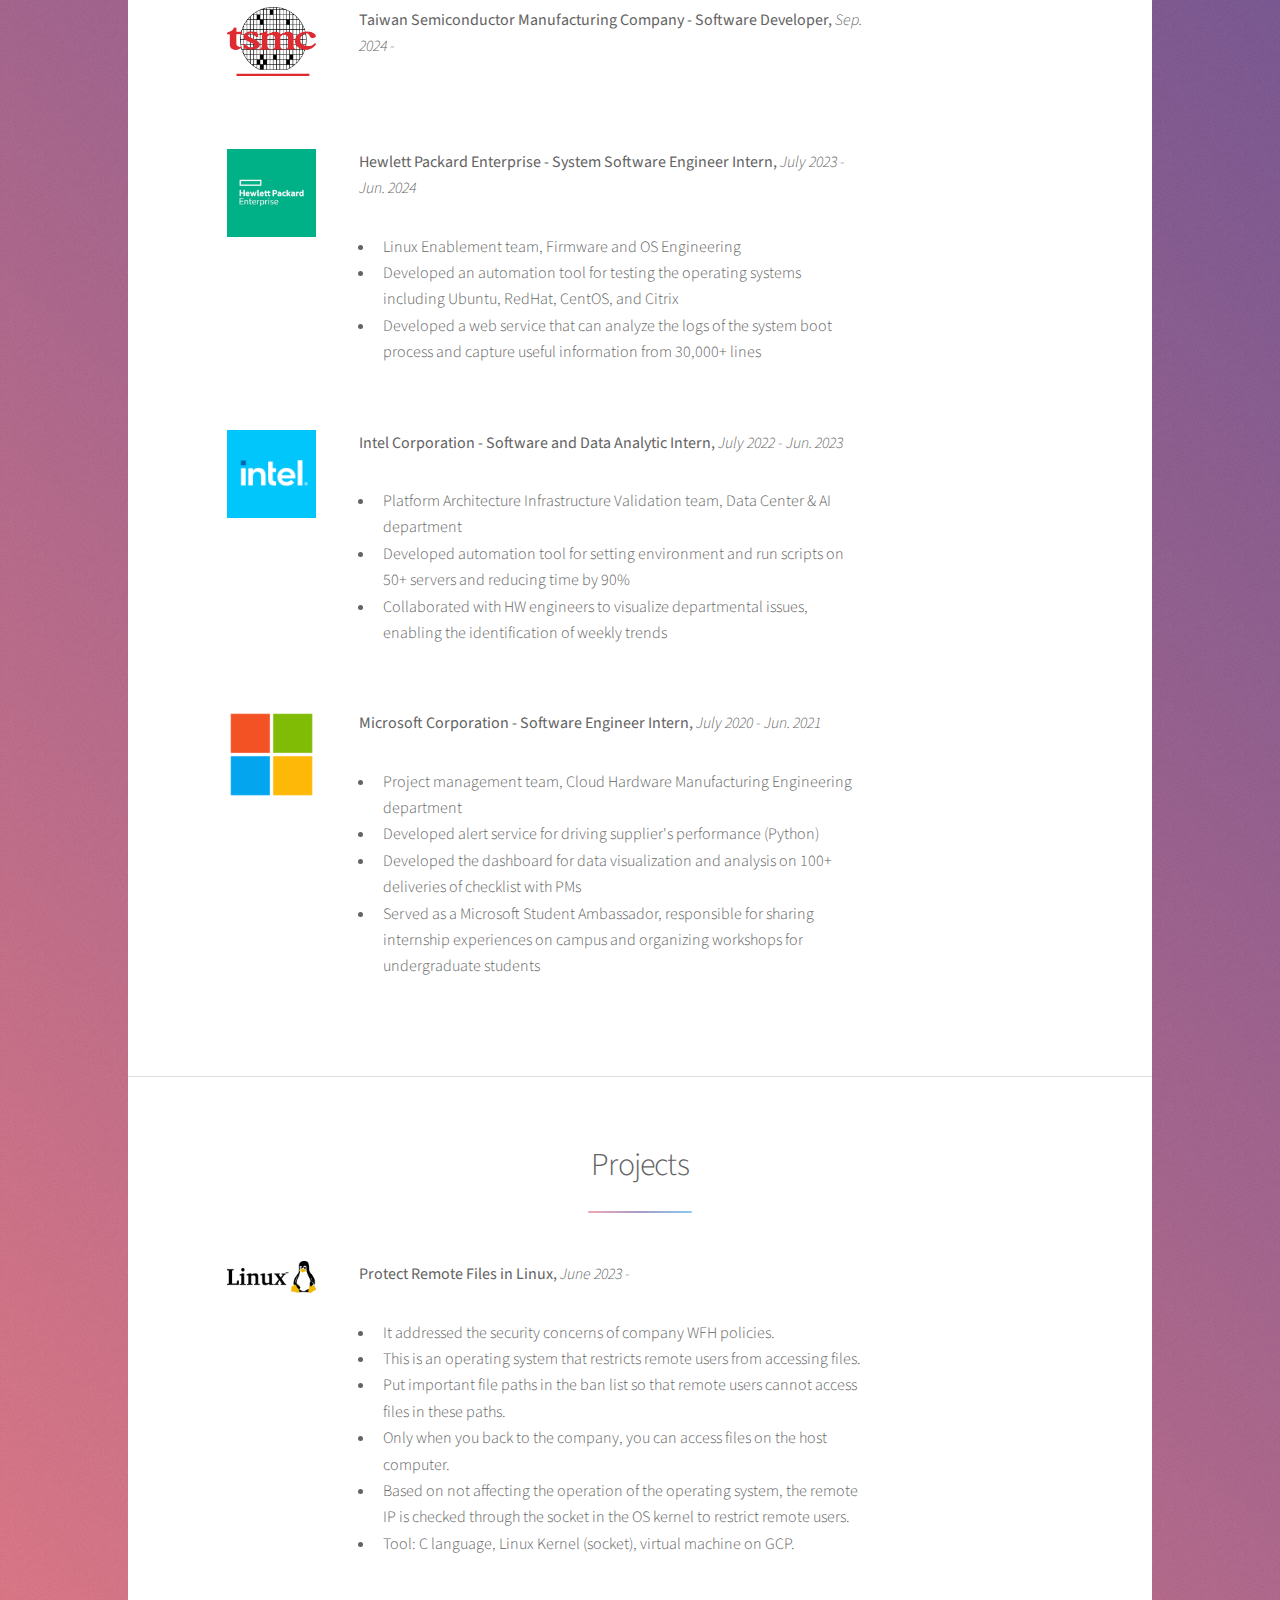
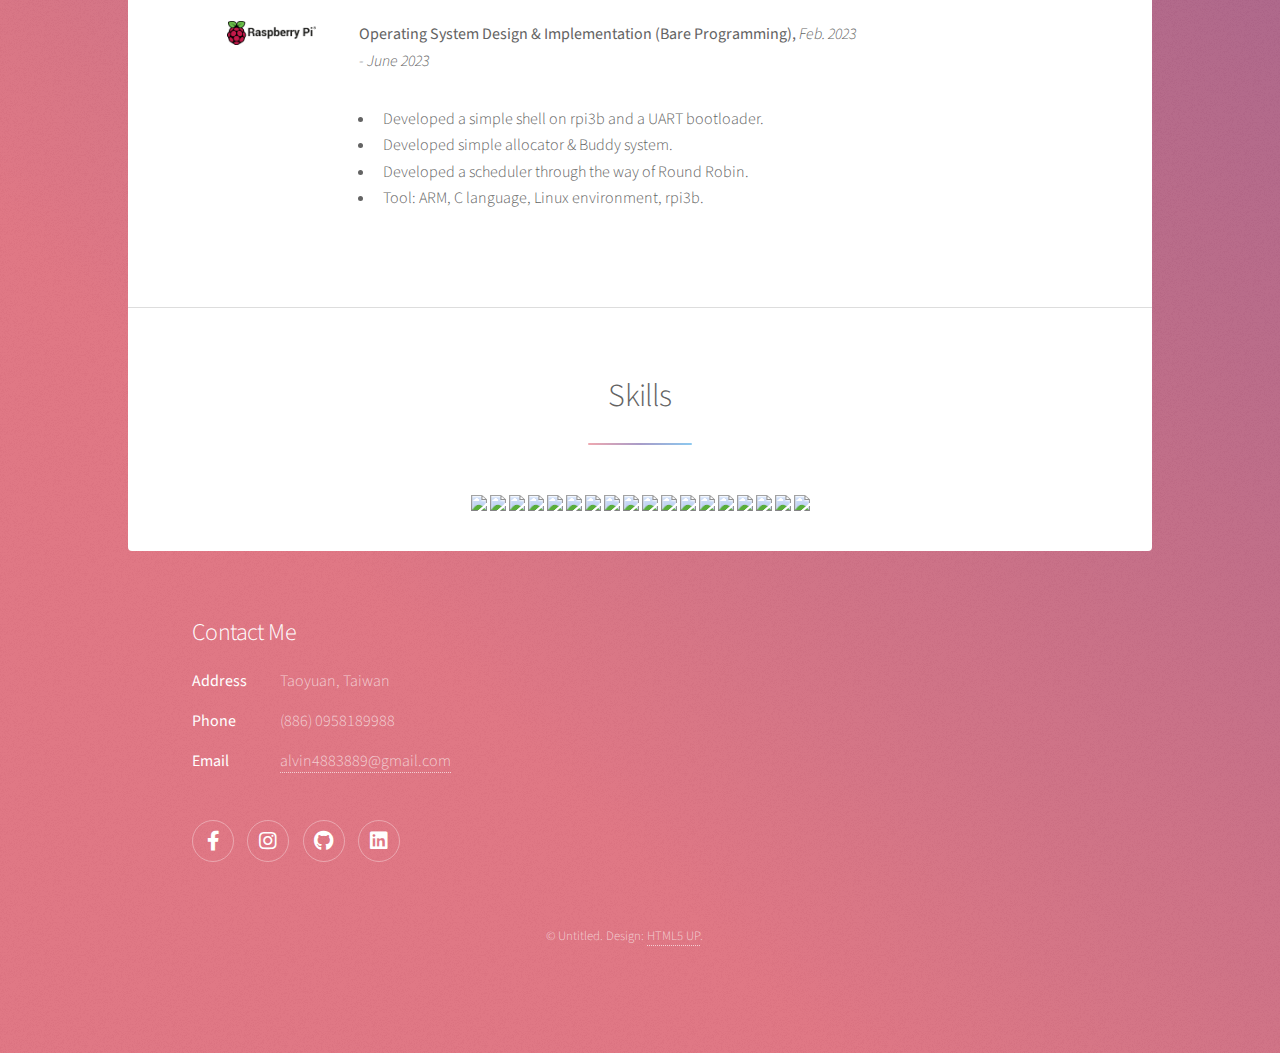
==== commit 3545ae41: "update the photo" ====
--- a/index.html
+++ b/index.html
@@ -53,7 +53,7 @@
 										</ul>
 										-->
 									</div>
-									<span class="image"><img src="images/Elmo1.jpg" alt="" /></span>
+									<span class="image"><img src="images/elmo2.jpg" alt="" /></span>
 								</div>
 							</section>
 
